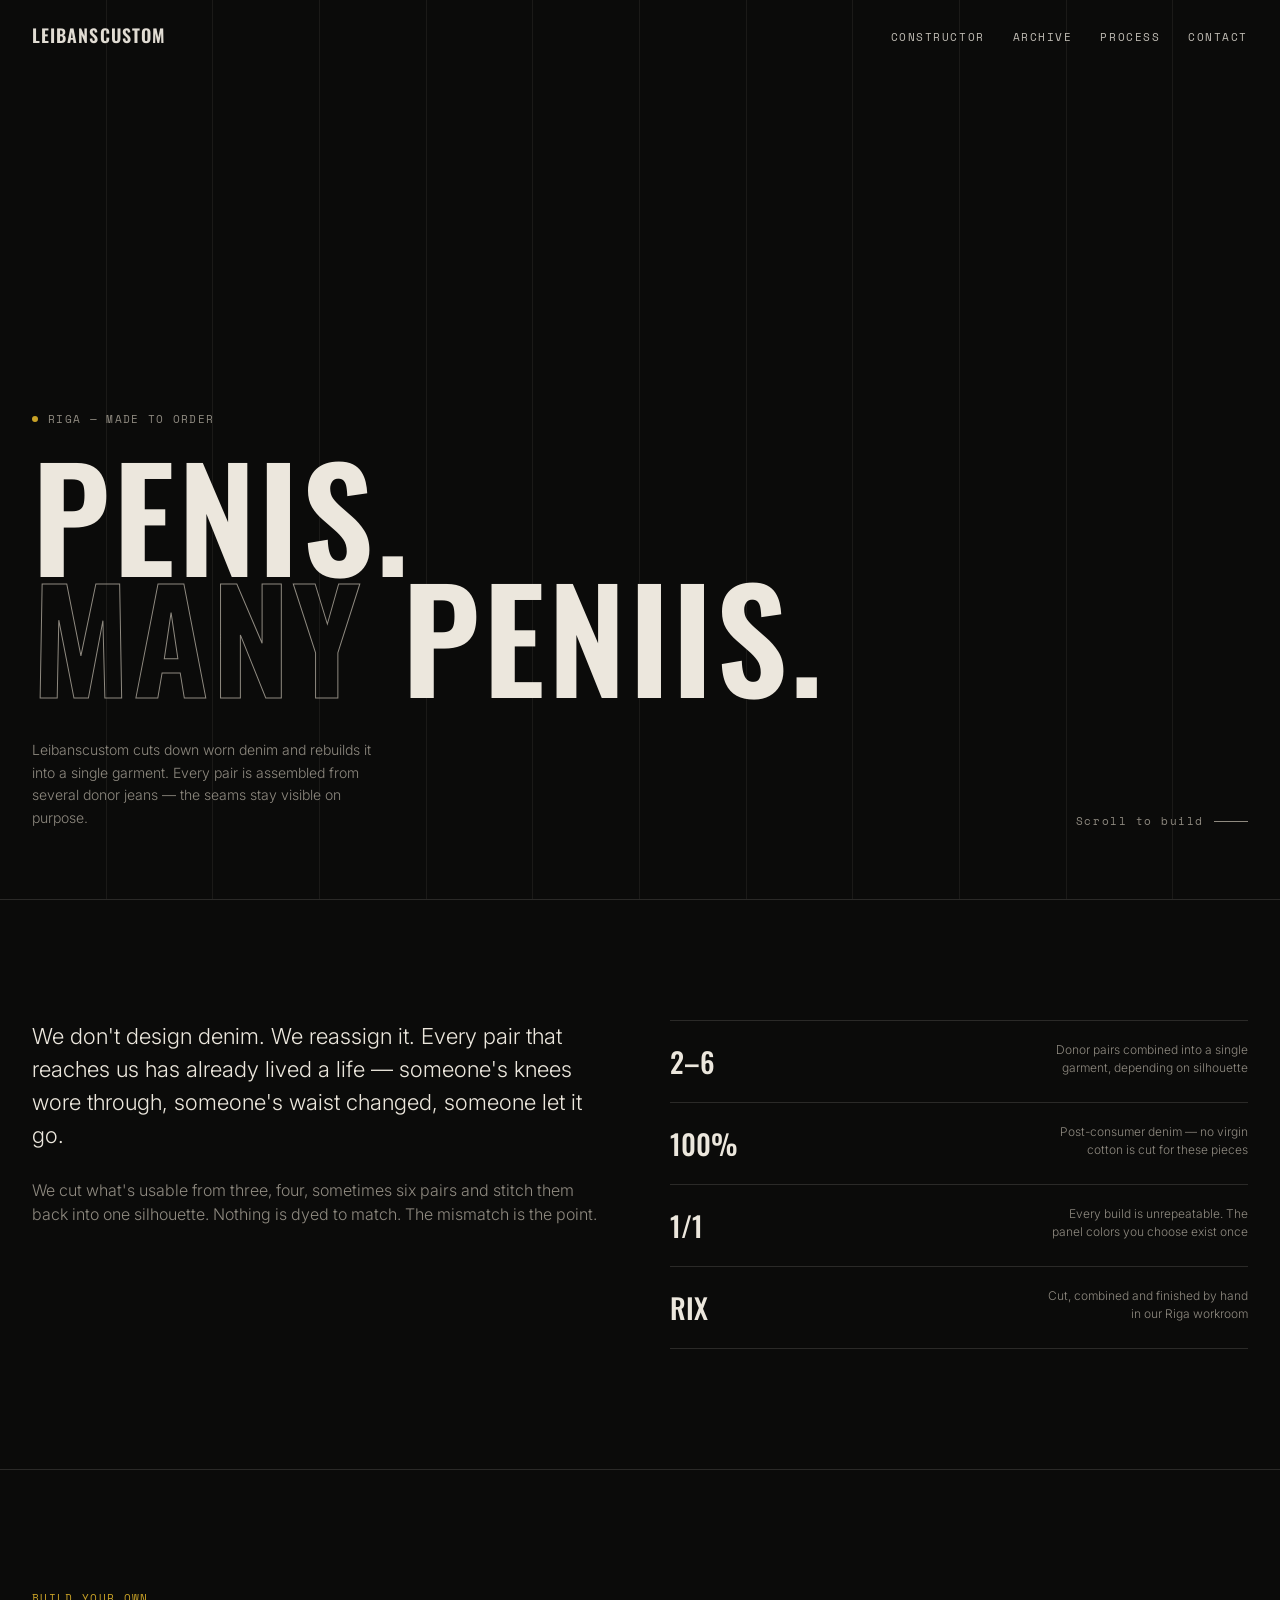
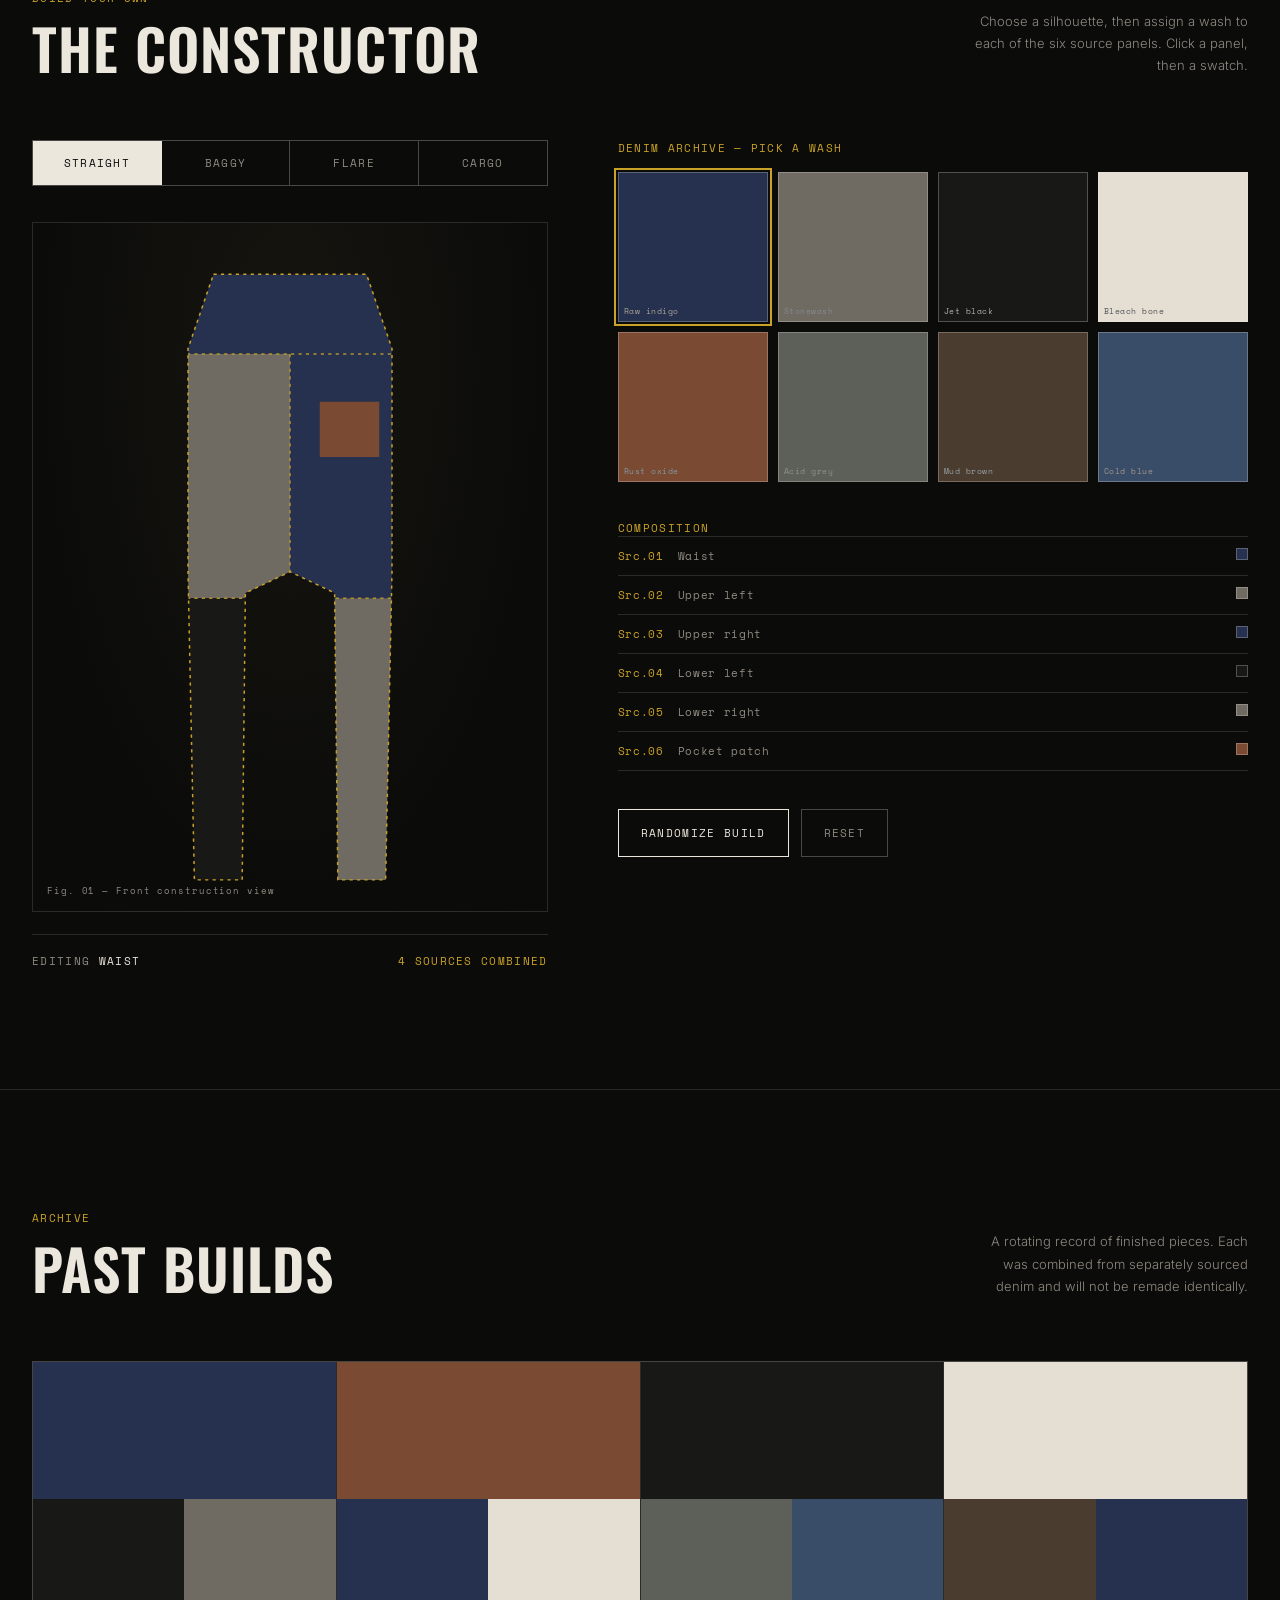
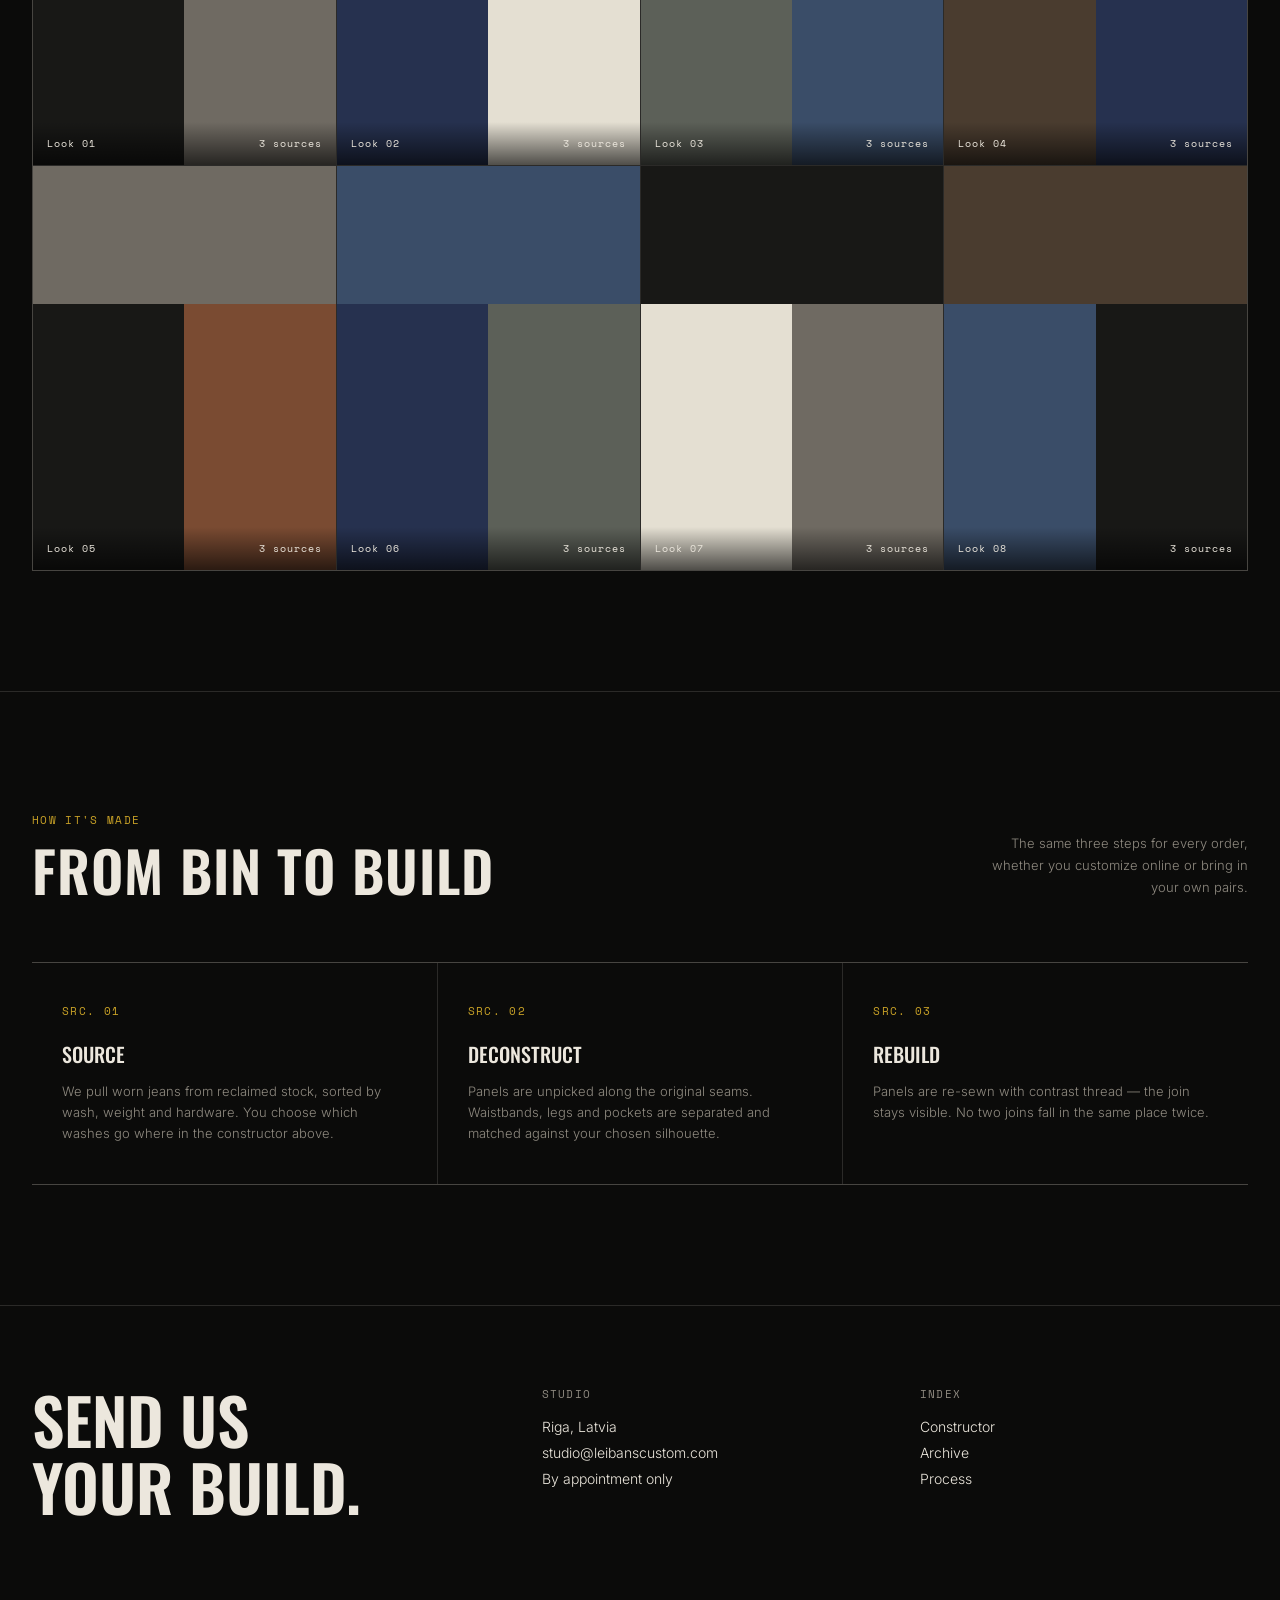
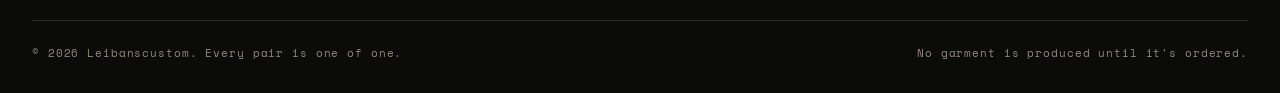
==== index.html @ e1f86364 "script" ====
<!DOCTYPE html>
<html lang="ru">
<head>
<meta charset="UTF-8">
<meta name="viewport" content="width=device-width, initial-scale=1.0">
<title>LEIBANSCUSTOM — Reconstructed Denim</title>
<link rel="stylesheet" href="styles.css">

</head>
<body>

<header>
  <div class="logo">Leibanscustom</div>
  <nav>
    <ul>
      <li><a href="#constructor">Constructor</a></li>
      <li><a href="#archive">Archive</a></li>
      <li><a href="#process">Process</a></li>
      <li><a href="#contact">Contact</a></li>
    </ul>
  </nav>
</header>

<section class="hero">
  <div class="hero-bg">
    <span></span><span></span><span></span><span></span><span></span><span></span>
    <span></span><span></span><span></span><span></span><span></span><span></span>
  </div>
  <div class="hero-eyebrow mono"><span class="dot"></span> Riga — Made to order</div>
  <h1 class="hero-title display">Penis.<br><em>Many</em> peniis.</h1>
  <div class="hero-foot">
    <p class="hero-desc">Leibanscustom cuts down worn denim and rebuilds it into a single garment. Every pair is assembled from several donor jeans — the seams stay visible on purpose.</p>
    <div class="hero-scroll">Scroll to build</div>
  </div>
</section>

<section id="manifesto">
  <div class="manifesto">
    <div>
      <p>We don't design denim. We reassign it. Every pair that reaches us has already lived a life — someone's knees wore through, someone's waist changed, someone let it go.</p>
      <p>We cut what's usable from three, four, sometimes six pairs and stitch them back into one silhouette. Nothing is dyed to match. The mismatch is the point.</p>
    </div>
    <div class="manifesto-stats">
      <div class="stat"><b>2–6</b><span>Donor pairs combined into a single garment, depending on silhouette</span></div>
      <div class="stat"><b>100%</b><span>Post-consumer denim — no virgin cotton is cut for these pieces</span></div>
      <div class="stat"><b>1/1</b><span>Every build is unrepeatable. The panel colors you choose exist once</span></div>
      <div class="stat"><b>RIX</b><span>Cut, combined and finished by hand in our Riga workroom</span></div>
    </div>
  </div>
</section>

<section id="constructor">
  <div class="section-head">
    <div>
      <span class="section-tag mono">Build your own</span>
      <h1 class="section-title display">The Constructor</h1>
    </div>
    <p class="section-note">Choose a silhouette, then assign a wash to each of the six source panels. Click a panel, then a swatch.</p>
  </div>

  <div class="constructor-wrap">
    <div>
      <div class="silhouette-tabs mono" id="tabs">
        <button data-shape="straight" class="active">Straight</button>
        <button data-shape="baggy">Baggy</button>
        <button data-shape="flare">Flare</button>
        <button data-shape="cargo">Cargo</button>
      </div>

      <div class="stage">
        <svg viewBox="0 0 320 610" xmlns="http://www.w3.org/2000/svg">
          <defs>
            <clipPath id="pantsClip">
              <path id="clipPath" d=""></path>
            </clipPath>
          </defs>

          <g clip-path="url(#pantsClip)">
            <rect id="zone-waist" class="zone" data-zone="waist" x="0" y="0" width="320" height="95"></rect>
            <rect id="zone-upperLeft" class="zone" data-zone="upperLeft" x="0" y="95" width="160" height="230"></rect>
            <rect id="zone-upperRight" class="zone" data-zone="upperRight" x="160" y="95" width="160" height="230"></rect>
            <rect id="zone-lowerLeft" class="zone" data-zone="lowerLeft" x="0" y="325" width="160" height="285"></rect>
            <rect id="zone-lowerRight" class="zone" data-zone="lowerRight" x="160" y="325" width="160" height="285"></rect>
            <rect id="zone-pocket" class="zone" data-zone="pocket" x="188" y="140" width="56" height="52"></rect>

            <g id="cargoFlaps" style="display:none;">
              <rect x="34" y="200" width="58" height="68" fill="rgba(0,0,0,0.32)" stroke="var(--stitch)" stroke-width="1.2" stroke-dasharray="3 3"></rect>
              <rect x="228" y="200" width="58" height="68" fill="rgba(0,0,0,0.32)" stroke="var(--stitch)" stroke-width="1.2" stroke-dasharray="3 3"></rect>
            </g>

            <line x1="0" y1="95" x2="320" y2="95" stroke="var(--stitch)" stroke-width="1.4" stroke-dasharray="3 4" opacity="0.85"/>
            <line x1="160" y1="95" x2="160" y2="610" stroke="var(--stitch)" stroke-width="1.4" stroke-dasharray="3 4" opacity="0.85"/>
            <line x1="0" y1="325" x2="320" y2="325" stroke="var(--stitch)" stroke-width="1.4" stroke-dasharray="3 4" opacity="0.85"/>
          </g>

          <path id="outlinePath" class="zone-outline" d=""></path>
        </svg>
        <div class="pointer-label">Fig. 01 — Front construction view</div>
      </div>

      <div class="editing-line">
        <div class="now mono">Editing <b id="editingZone">Waist</b></div>
        <div class="count mono"><span id="sourceCount">4</span> Sources combined</div>
      </div>
    </div>

    <div class="panel-right">
      <div>
        <span class="section-tag mono" style="margin-bottom:16px;display:block;">Denim archive — pick a wash</span>
        <div class="swatch-grid" id="swatches"></div>
      </div>

      <div>
        <span class="section-tag mono" style="margin-bottom:0;display:block;">Composition</span>
        <div class="tag-list" id="tagList"></div>
      </div>

      <div class="actions">
        <button class="btn" id="randomizeBtn">Randomize build</button>
        <button class="btn ghost" id="resetBtn">Reset</button>
      </div>
    </div>
  </div>
</section>

<section id="archive">
  <div class="section-head">
    <div>
      <span class="section-tag mono">Archive</span>
      <h1 class="section-title display">Past builds</h1>
    </div>
    <p class="section-note">A rotating record of finished pieces. Each was combined from separately sourced denim and will not be remade identically.</p>
  </div>
  <div class="lookbook-grid" id="lookbook"></div>
</section>

<section id="process">
  <div class="section-head">
    <div>
      <span class="section-tag mono">How it's made</span>
      <h1 class="section-title display">From bin to build</h1>
    </div>
    <p class="section-note">The same three steps for every order, whether you customize online or bring in your own pairs.</p>
  </div>
  <div class="process">
    <div class="process-step">
      <span class="n mono">Src. 01</span>
      <h3>Source</h3>
      <p>We pull worn jeans from reclaimed stock, sorted by wash, weight and hardware. You choose which washes go where in the constructor above.</p>
    </div>
    <div class="process-step">
      <span class="n mono">Src. 02</span>
      <h3>Deconstruct</h3>
      <p>Panels are unpicked along the original seams. Waistbands, legs and pockets are separated and matched against your chosen silhouette.</p>
    </div>
    <div class="process-step">
      <span class="n mono">Src. 03</span>
      <h3>Rebuild</h3>
      <p>Panels are re-sewn with contrast thread — the join stays visible. No two joins fall in the same place twice.</p>
    </div>
  </div>
</section>

<footer id="contact">
  <div class="footer-top">
    <div>
      <h2>Send us<br>your build.</h2>
    </div>
    <div class="footer-col">
      <span class="mono">Studio</span>
      <ul>
        <li>Riga, Latvia</li>
        <li><a href="mailto:studio@leibanscustom.com">studio@leibanscustom.com</a></li>
        <li>By appointment only</li>
      </ul>
    </div>
    <div class="footer-col">
      <span class="mono">Index</span>
      <ul>
        <li><a href="#constructor">Constructor</a></li>
        <li><a href="#archive">Archive</a></li>
        <li><a href="#process">Process</a></li>
      </ul>
    </div>
  </div>
  <div class="footer-bottom">
    <span>© 2026 Leibanscustom. Every pair is one of one.</span>
    <span>No garment is produced until it's ordered.</span>
  </div>
</footer>

<script src="script.js"></script>

</body>
</html>
---- styles.css ----
@import url('https://fonts.googleapis.com/css2?family=Oswald:wght@300;400;500;600;700&family=Space+Mono:wght@400;700&family=Inter:wght@300;400&display=swap');

:root{
  --bg:#0b0b0a;
  --bg-raised:#111110;
  --fg:#ece7dd;
  --fg-dim:#8f8a80;
  --indigo:#26314f;
  --stitch:#c9a227;
  --grey:#6f6a62;
  --line:rgba(236,231,221,0.14);
  --line-strong:rgba(236,231,221,0.28);
}

*{margin:0;padding:0;box-sizing:border-box;}

html{scroll-behavior:smooth;}

body{
  background:var(--bg);
  color:var(--fg);
  font-family:'Inter', sans-serif;
  font-weight:300;
  overflow-x:hidden;
}

::selection{background:var(--stitch);color:#0b0b0a;}

.display{
  font-family:'Oswald', sans-serif;
  text-transform:uppercase;
  letter-spacing:0.02em;
}

.mono{
  font-family:'Space Mono', monospace;
  text-transform:uppercase;
  letter-spacing:0.12em;
  font-size:11px;
}

a{color:inherit;text-decoration:none;}

/* ---------- NAV ---------- */
header{
  position:fixed;
  top:0;left:0;right:0;
  z-index:100;
  display:flex;
  justify-content:space-between;
  align-items:center;
  padding:22px 32px;
  mix-blend-mode:difference;
}
.logo{
  font-family:'Oswald', sans-serif;
  font-weight:600;
  font-size:18px;
  letter-spacing:0.06em;
  text-transform:uppercase;
}
nav ul{
  list-style:none;
  display:flex;
  gap:28px;
}
nav a{
  font-family:'Space Mono', monospace;
  font-size:11px;
  letter-spacing:0.14em;
  text-transform:uppercase;
  opacity:0.85;
  transition:opacity 0.2s;
}
nav a:hover{opacity:1;border-bottom:1px solid var(--stitch);}
@media(max-width:640px){
  nav ul{gap:14px;}
  nav a{font-size:9px;}
}

/* ---------- HERO ---------- */
.hero{
  position:relative;
  min-height:100svh;
  display:flex;
  flex-direction:column;
  justify-content:flex-end;
  padding:0 32px 70px;
  border-bottom:1px solid var(--line);
}
.hero-bg{
  position:absolute;
  inset:0;
  display:grid;
  grid-template-columns:repeat(12,1fr);
  opacity:0.5;
}
.hero-bg span{border-right:1px solid var(--line);}
.hero-bg span:last-child{border-right:none;}

.hero-eyebrow{
  position:relative;
  display:flex;
  align-items:center;
  gap:10px;
  margin-bottom:26px;
  color:var(--fg-dim);
}
.hero-eyebrow .dot{
  width:6px;height:6px;background:var(--stitch);
  border-radius:50%;
}

h1.hero-title{
  position:relative;
  font-size:clamp(52px,11vw,168px);
  line-height:0.86;
  font-weight:600;
  max-width:1200px;
}
h1.hero-title em{
  font-style:normal;
  color:var(--fg-dim);
  -webkit-text-stroke:1px var(--fg-dim);
  color:transparent;
}

.hero-foot{
  position:relative;
  display:flex;
  justify-content:space-between;
  align-items:flex-end;
  margin-top:44px;
  gap:24px;
  flex-wrap:wrap;
}
.hero-desc{
  max-width:360px;
  font-size:14px;
  line-height:1.6;
  color:var(--fg-dim);
  font-weight:300;
}
.hero-scroll{
  font-family:'Space Mono', monospace;
  font-size:11px;
  letter-spacing:0.14em;
  color:var(--fg-dim);
  display:flex;
  align-items:center;
  gap:10px;
}
.hero-scroll::after{
  content:'';
  width:34px;height:1px;
  background:var(--fg-dim);
  animation:scrollpulse 1.8s ease-in-out infinite;
}
@keyframes scrollpulse{
  0%,100%{transform:scaleX(1);opacity:0.6;}
  50%{transform:scaleX(1.6);opacity:1;}
}

/* ---------- SECTION SHARED ---------- */
section{
  padding:120px 32px;
  border-bottom:1px solid var(--line);
  position:relative;
}
.section-head{
  display:flex;
  justify-content:space-between;
  align-items:flex-end;
  margin-bottom:64px;
  gap:24px;
  flex-wrap:wrap;
}
.section-tag{
  color:var(--stitch);
  margin-bottom:14px;
  display:block;
}
.section-title{
  font-size:clamp(30px,4.4vw,58px);
  font-weight:600;
  line-height:1;
  max-width:760px;
}
.section-note{
  max-width:280px;
  font-size:13px;
  color:var(--fg-dim);
  line-height:1.7;
  text-align:right;
}
@media(max-width:760px){
  .section-note{text-align:left;}
}

/* ---------- MANIFESTO ---------- */
.manifesto{
  display:grid;
  grid-template-columns:1fr 1fr;
  gap:60px;
}
.manifesto p{
  font-size:22px;
  line-height:1.5;
  font-weight:300;
  color:var(--fg);
}
.manifesto p + p{margin-top:26px;color:var(--fg-dim);font-size:16px;}
.manifesto-stats{
  display:flex;
  flex-direction:column;
  gap:0;
  border-top:1px solid var(--line);
}
.stat{
  display:flex;
  justify-content:space-between;
  padding:20px 0;
  border-bottom:1px solid var(--line);
}
.stat b{
  font-family:'Oswald',sans-serif;
  font-size:28px;
  font-weight:500;
}
.stat span{color:var(--fg-dim);max-width:200px;text-align:right;font-size:12px;line-height:1.5;}
@media(max-width:820px){
  .manifesto{grid-template-columns:1fr;}
}

/* ---------- CONSTRUCTOR ---------- */
.constructor-wrap{
  display:grid;
  grid-template-columns:0.9fr 1.1fr;
  gap:70px;
  align-items:start;
}
@media(max-width:980px){
  .constructor-wrap{grid-template-columns:1fr;}
}

.silhouette-tabs{
  display:flex;
  gap:0;
  margin-bottom:36px;
  border:1px solid var(--line-strong);
}
.silhouette-tabs button{
  flex:1;
  background:none;
  border:none;
  color:var(--fg-dim);
  font-family:'Space Mono',monospace;
  font-size:11px;
  letter-spacing:0.12em;
  text-transform:uppercase;
  padding:14px 6px;
  cursor:pointer;
  border-right:1px solid var(--line-strong);
  transition:all 0.2s;
}
.silhouette-tabs button:last-child{border-right:none;}
.silhouette-tabs button.active{
  background:var(--fg);
  color:var(--bg);
}
.silhouette-tabs button:hover:not(.active){color:var(--fg);}

.stage{
  position:relative;
  background:radial-gradient(ellipse at 50% 20%, #16150f 0%, #0b0b0a 70%);
  border:1px solid var(--line);
  display:flex;
  justify-content:center;
  padding:30px 10px 10px;
}
.stage svg{width:100%;max-width:340px;height:auto;display:block;}
.zone{cursor:pointer;transition:filter 0.15s, opacity 0.15s;}
.zone:hover{filter:brightness(1.25);}
.zone.selected{
  outline:none;
}
.zone-outline{
  fill:none;
  stroke:var(--stitch);
  stroke-width:1.4;
  stroke-dasharray:3 4;
  pointer-events:none;
}

.pointer-label{
  position:absolute;
  font-family:'Space Mono',monospace;
  font-size:9px;
  letter-spacing:0.1em;
  color:var(--fg-dim);
  bottom:14px;
  left:14px;
}

.editing-line{
  display:flex;
  justify-content:space-between;
  align-items:center;
  margin-top:22px;
  padding-top:18px;
  border-top:1px solid var(--line);
}
.editing-line .now{
  color:var(--fg-dim);
}
.editing-line .now b{
  color:var(--fg);
  font-weight:500;
}
.editing-line .count{
  color:var(--stitch);
}

.panel-right{
  display:flex;
  flex-direction:column;
  gap:38px;
}

.swatch-grid{
  display:grid;
  grid-template-columns:repeat(4,1fr);
  gap:10px;
}
.swatch{
  aspect-ratio:1;
  border:1px solid var(--line-strong);
  cursor:pointer;
  position:relative;
  transition:transform 0.15s;
}
.swatch:hover{transform:translateY(-3px);}
.swatch.active{
  outline:2px solid var(--stitch);
  outline-offset:2px;
}
.swatch small{
  position:absolute;
  bottom:4px;left:5px;
  font-family:'Space Mono',monospace;
  font-size:8px;
  letter-spacing:0.06em;
  color:rgba(255,255,255,0.75);
  mix-blend-mode:difference;
}

.actions{
  display:flex;
  gap:12px;
  flex-wrap:wrap;
}
.btn{
  font-family:'Space Mono',monospace;
  font-size:11px;
  letter-spacing:0.12em;
  text-transform:uppercase;
  padding:15px 22px;
  border:1px solid var(--fg);
  background:none;
  color:var(--fg);
  cursor:pointer;
  transition:all 0.2s;
}
.btn:hover{background:var(--fg);color:var(--bg);}
.btn.ghost{border-color:var(--line-strong);color:var(--fg-dim);}
.btn.ghost:hover{border-color:var(--fg);color:var(--fg);background:none;}

.tag-list{
  border-top:1px solid var(--line);
}
.tag-row{
  display:flex;
  justify-content:space-between;
  padding:11px 0;
  border-bottom:1px solid var(--line);
  font-family:'Space Mono',monospace;
  font-size:11px;
  letter-spacing:0.06em;
}
.tag-row .src{color:var(--stitch);}
.tag-row .zone-name{color:var(--fg-dim);flex:1;padding:0 14px;}
.tag-row .swatch-dot{
  width:12px;height:12px;
  border:1px solid var(--line-strong);
  display:inline-block;
  margin-left:8px;
  vertical-align:middle;
}

/* ---------- LOOKBOOK ---------- */
.lookbook-grid{
  display:grid;
  grid-template-columns:repeat(4,1fr);
  gap:1px;
  background:var(--line);
  border:1px solid var(--line);
}
.look{
  aspect-ratio:3/4;
  background:var(--bg);
  position:relative;
  overflow:hidden;
}
.look .patch{position:absolute;}
.look .cap{
  position:absolute;
  bottom:0;left:0;right:0;
  padding:14px;
  display:flex;
  justify-content:space-between;
  font-family:'Space Mono',monospace;
  font-size:10px;
  letter-spacing:0.1em;
  background:linear-gradient(to top, rgba(0,0,0,0.65), transparent);
}
@media(max-width:900px){
  .lookbook-grid{grid-template-columns:repeat(2,1fr);}
}

/* ---------- PROCESS ---------- */
.process{
  display:grid;
  grid-template-columns:repeat(3,1fr);
  gap:1px;
  background:var(--line);
  border-top:1px solid var(--line);
  border-bottom:1px solid var(--line);
  margin-top:60px;
}
.process-step{
  background:var(--bg);
  padding:40px 30px;
}
.process-step .n{
  font-family:'Space Mono',monospace;
  font-size:11px;
  color:var(--stitch);
  display:block;
  margin-bottom:20px;
}
.process-step h3{
  font-family:'Oswald',sans-serif;
  font-size:20px;
  font-weight:500;
  text-transform:uppercase;
  margin-bottom:12px;
}
.process-step p{
  font-size:13px;
  color:var(--fg-dim);
  line-height:1.6;
}
@media(max-width:760px){
  .process{grid-template-columns:1fr;}
}

/* ---------- FOOTER ---------- */
footer{
  padding:80px 32px 32px;
}
.footer-top{
  display:grid;
  grid-template-columns:1.4fr 1fr 1fr;
  gap:50px;
  margin-bottom:100px;
}
.footer-top h2{
  font-family:'Oswald',sans-serif;
  font-size:clamp(34px,5vw,64px);
  font-weight:600;
  line-height:1.05;
  text-transform:uppercase;
}
.footer-col .mono{display:block;color:var(--fg-dim);margin-bottom:16px;}
.footer-col ul{list-style:none;}
.footer-col li{margin-bottom:9px;font-size:14px;}
.footer-col a:hover{color:var(--stitch);}
@media(max-width:760px){
  .footer-top{grid-template-columns:1fr;gap:36px;}
}
.footer-bottom{
  display:flex;
  justify-content:space-between;
  padding-top:24px;
  border-top:1px solid var(--line);
  color:var(--fg-dim);
  font-size:11px;
  font-family:'Space Mono',monospace;
  letter-spacing:0.08em;
  flex-wrap:wrap;
  gap:10px;
}
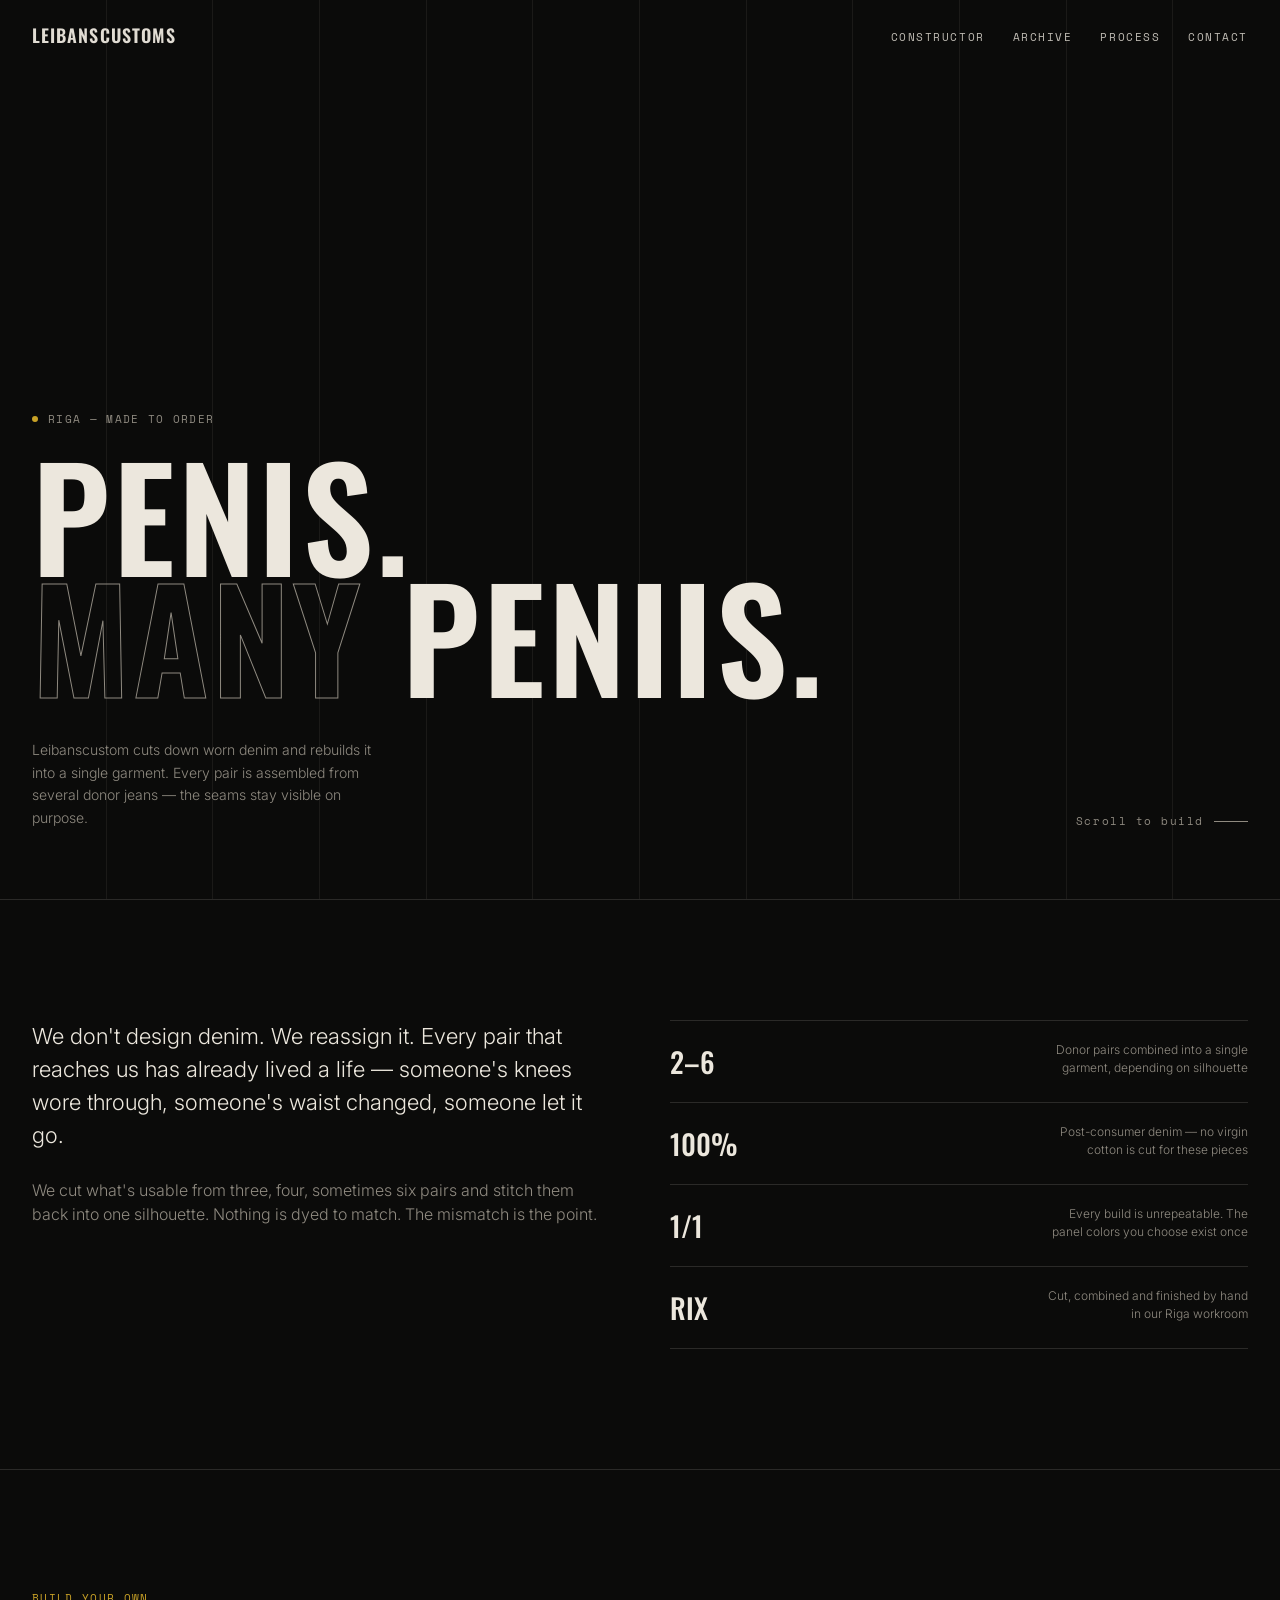
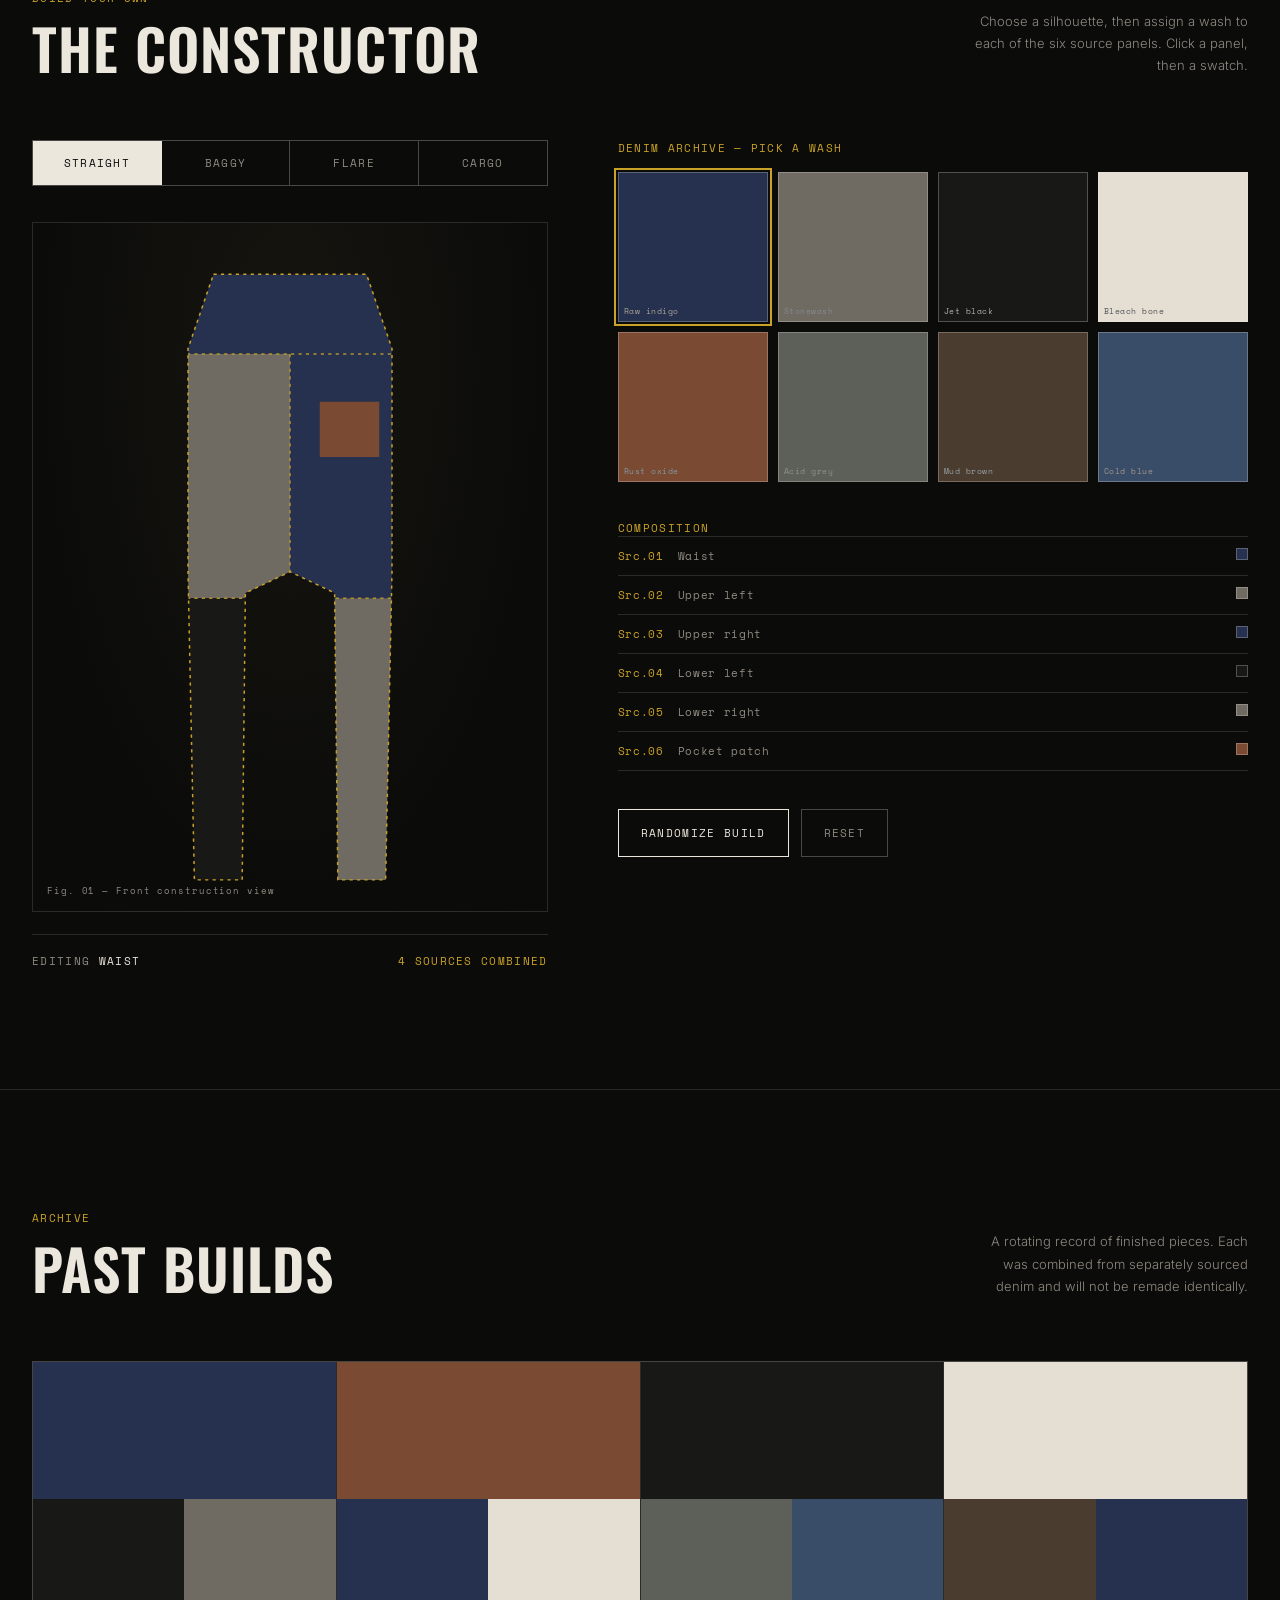
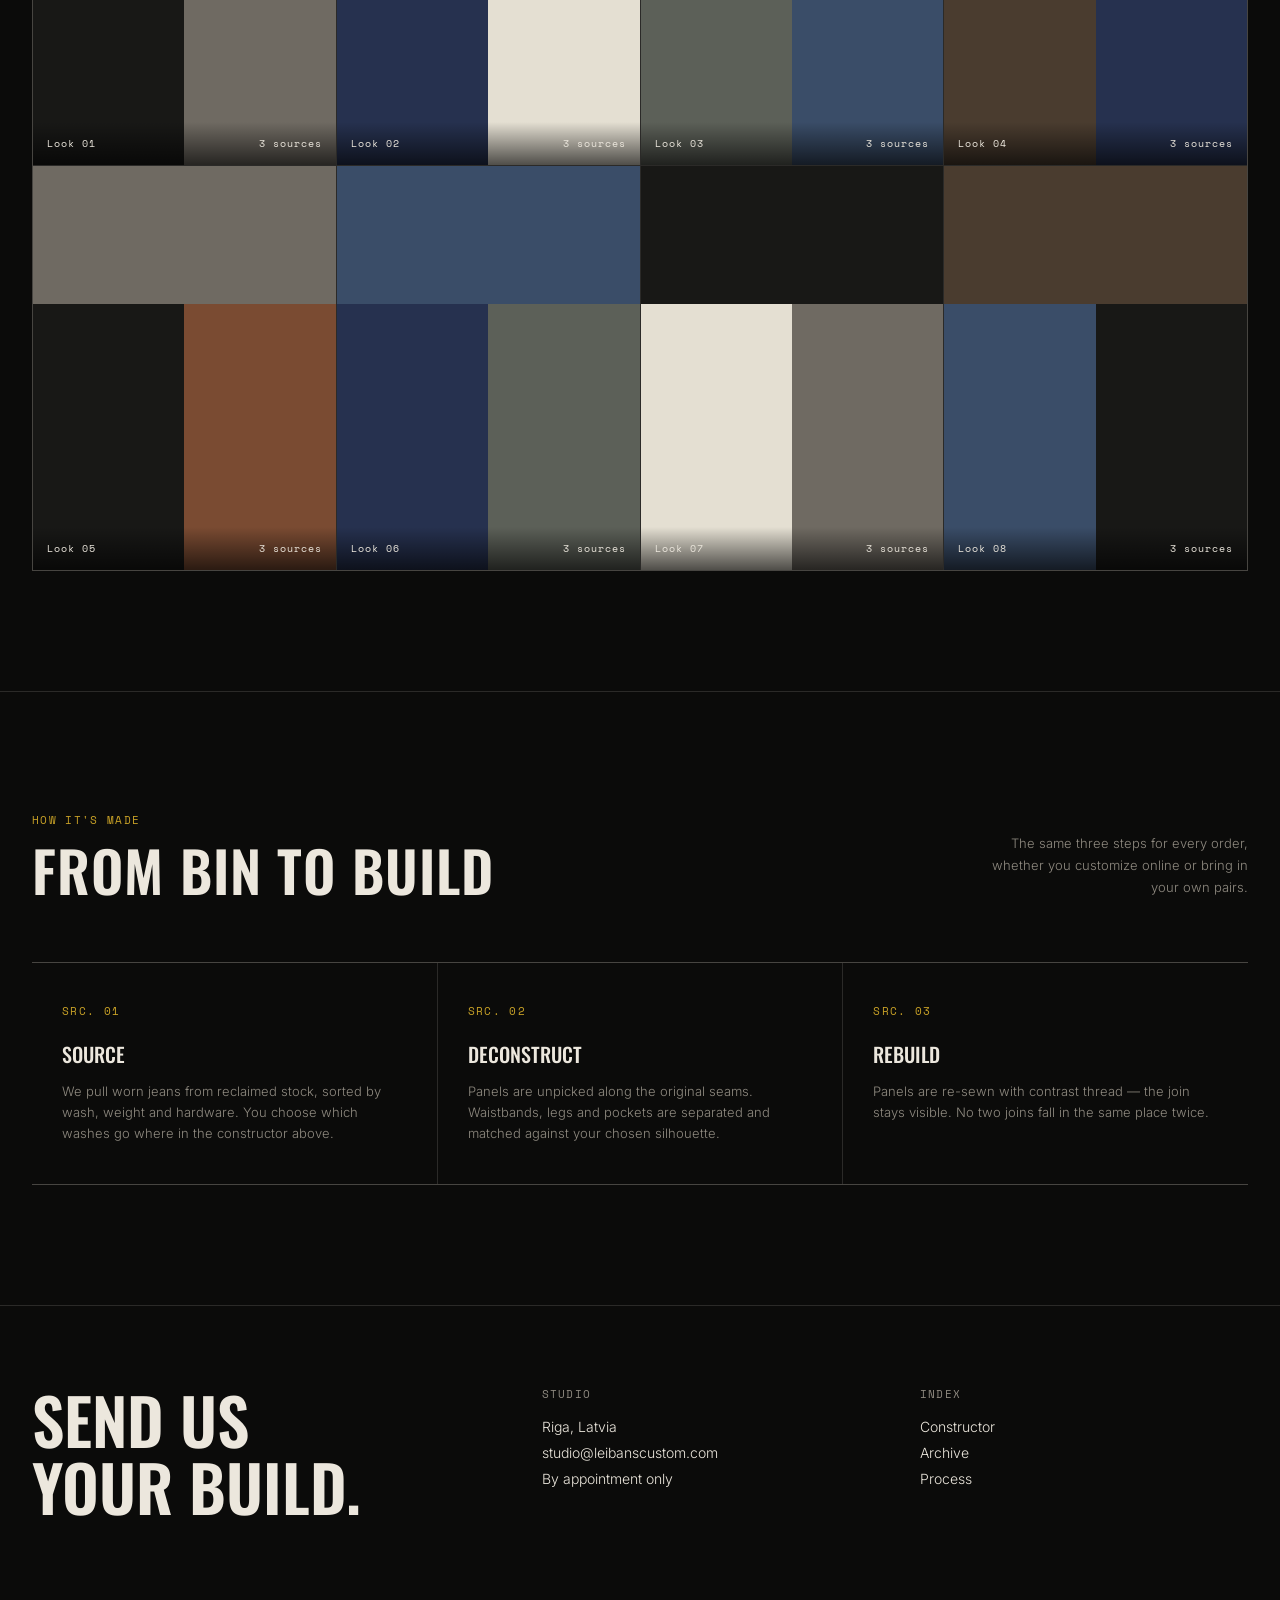
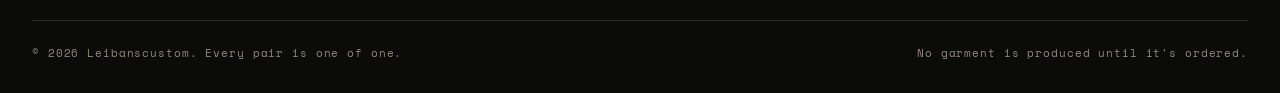
==== commit a0d66cda: "changes" ====
--- a/index.html
+++ b/index.html
@@ -3,14 +3,14 @@
 <head>
 <meta charset="UTF-8">
 <meta name="viewport" content="width=device-width, initial-scale=1.0">
-<title>LEIBANSCUSTOM — Reconstructed Denim</title>
+<title>LEIBANSCUSTOMS</title>
 <link rel="stylesheet" href="styles.css">
 
 </head>
 <body>
 
 <header>
-  <div class="logo">Leibanscustom</div>
+  <div class="logo">Leibanscustoms</div>
   <nav>
     <ul>
       <li><a href="#constructor">Constructor</a></li>
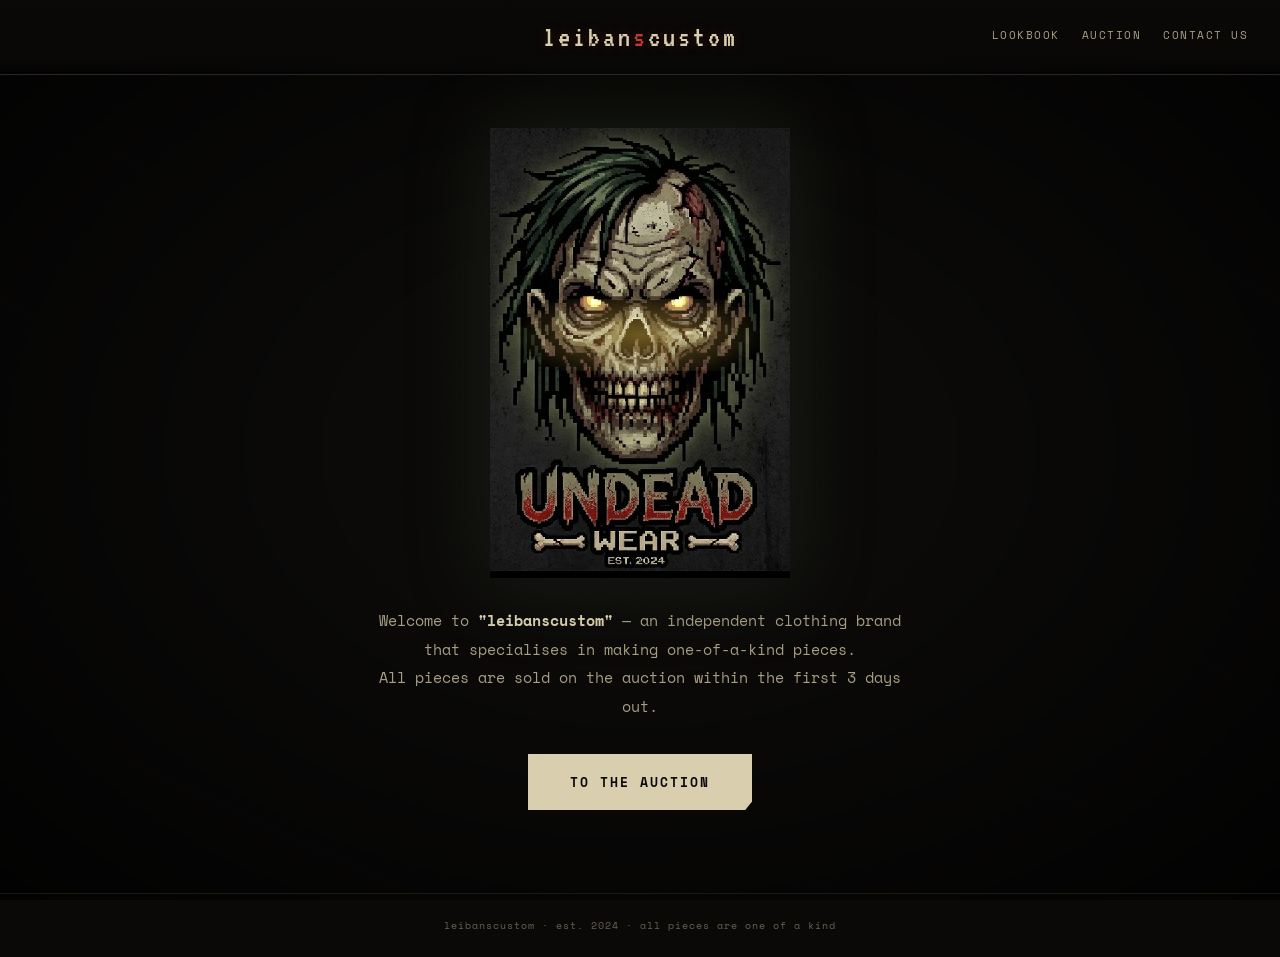
==== commit a461d6af: "gfgfgf" ====
--- a/index.html
+++ b/index.html
@@ -3,193 +3,430 @@
 <head>
 <meta charset="UTF-8">
 <meta name="viewport" content="width=device-width, initial-scale=1.0">
-<title>LEIBANSCUSTOMS</title>
-<link rel="stylesheet" href="styles.css">
-
+<title>leibanscustom</title>
+<link rel="preconnect" href="https://fonts.googleapis.com">
+<link rel="preconnect" href="https://fonts.gstatic.com" crossorigin>
+<link href="https://fonts.googleapis.com/css2?family=VT323&family=Press+Start+2P&family=Space+Mono:ital,wght@0,400;0,700;1,400&display=swap" rel="stylesheet">
+<link href="styles.css" rel="stylesheet">
 </head>
 <body>
 
-<header>
-  <div class="logo">Leibanscustoms</div>
-  <nav>
-    <ul>
-      <li><a href="#constructor">Constructor</a></li>
-      <li><a href="#archive">Archive</a></li>
-      <li><a href="#process">Process</a></li>
-      <li><a href="#contact">Contact</a></li>
-    </ul>
-  </nav>
+<div class="grain"></div>
+<div class="bg-cracks"></div>
+<div class="bg-ghosts" id="ghosts"></div>
+<div class="vignette"></div>
+
+<header class="nav">
+  <div class="nav-left"></div>
+  <div class="brand" onclick="navigate('home')">leiban<span>s</span>custom</div>
+  <div class="nav-links">
+    <a href="#/lookbook" data-page="lookbook">Lookbook</a>
+    <a href="#/auction" data-page="auction" id="nav-auction">Auction</a>
+    <a href="#/contact" data-page="contact">Contact us</a>
+  </div>
 </header>
 
-<section class="hero">
-  <div class="hero-bg">
-    <span></span><span></span><span></span><span></span><span></span><span></span>
-    <span></span><span></span><span></span><span></span><span></span><span></span>
-  </div>
-  <div class="hero-eyebrow mono"><span class="dot"></span> Riga — Made to order</div>
-  <h1 class="hero-title display">Penis.<br><em>Many</em> peniis.</h1>
-  <div class="hero-foot">
-    <p class="hero-desc">Leibanscustom cuts down worn denim and rebuilds it into a single garment. Every pair is assembled from several donor jeans — the seams stay visible on purpose.</p>
-    <div class="hero-scroll">Scroll to build</div>
-  </div>
-</section>
-
-<section id="manifesto">
-  <div class="manifesto">
-    <div>
-      <p>We don't design denim. We reassign it. Every pair that reaches us has already lived a life — someone's knees wore through, someone's waist changed, someone let it go.</p>
-      <p>We cut what's usable from three, four, sometimes six pairs and stitch them back into one silhouette. Nothing is dyed to match. The mismatch is the point.</p>
+<main>
+
+  <!-- ============ HOME ============ -->
+  <section class="page" id="page-home">
+    <div class="hero">
+      <div id="zombie-wrap">
+        <img id="img-closed" src="[data-uri]" alt="">
+        <img id="img-open" src="[data-uri]" alt="">
+        <div class="eye-glow"></div>
+      </div>
+      <div id="hero-fade-target">
+        <p class="hero-text">
+          Welcome to <strong>"leibanscustom"</strong> — an independent clothing brand<br>
+          that specialises in making one-of-a-kind pieces.<br>
+          All pieces are sold on the auction within the first 3 days out.
+        </p>
+        <button class="btn-white" id="cta-auction">To the auction</button>
+      </div>
     </div>
-    <div class="manifesto-stats">
-      <div class="stat"><b>2–6</b><span>Donor pairs combined into a single garment, depending on silhouette</span></div>
-      <div class="stat"><b>100%</b><span>Post-consumer denim — no virgin cotton is cut for these pieces</span></div>
-      <div class="stat"><b>1/1</b><span>Every build is unrepeatable. The panel colors you choose exist once</span></div>
-      <div class="stat"><b>RIX</b><span>Cut, combined and finished by hand in our Riga workroom</span></div>
+  </section>
+
+  <!-- ============ AUCTION ============ -->
+  <section class="page" id="page-auction">
+    <div class="page-inner">
+      <span class="eyebrow">Live &amp; upcoming</span>
+      <h1 class="page-title">Auction</h1>
+      <p class="page-sub">One drop, three days, highest bid wins. Every piece is unique — once it's sold, it's gone for good.</p>
+
+      <div class="info-box">
+        Как это работает: каждый лот выставляется ровно на <b>3 дня</b> с момента публикации — таймер на карточке отсчитывает время до закрытия торгов. Стартовая цена любого лота — <b>15€</b>.<br><br>
+        Чтобы сделать ставку, нужно внести депозит в размере <span class="pct">10%</span> от суммы ставки. Это защищает аукцион от несерьёзных ставок, которые никто не готов оплатить. Если вашу ставку перебивают — депозит <b>10%</b> возвращается вам в полном объёме. Побеждает тот, чья ставка окажется наивысшей к моменту закрытия таймера.<br><br>
+        <i>Сейчас это визуальный прототип платёжной системы — реальные списания и возвраты депозита будут подключены позже.</i>
+      </div>
+
+      <div class="lots" id="lots"></div>
     </div>
-  </div>
-</section>
-
-<section id="constructor">
-  <div class="section-head">
-    <div>
-      <span class="section-tag mono">Build your own</span>
-      <h1 class="section-title display">The Constructor</h1>
+  </section>
+
+  <!-- ============ LOOKBOOK ============ -->
+  <section class="page" id="page-lookbook">
+    <div class="page-inner">
+      <span class="eyebrow">Archive</span>
+      <h1 class="page-title">Lookbook</h1>
+      <p class="page-sub">История прошлых аукционов: что продавалось и по какой финальной цене.</p>
+
+      <div id="lookbook-content"></div>
+
+      <button class="admin-toggle" id="admin-toggle">+ Добавить запись (для владельцев сайта)</button>
+      <div class="admin-panel" id="admin-panel">
+        <div class="row">
+          <input type="text" id="al-name" placeholder="Название лота (напр. Jeans №04)">
+          <input type="text" id="al-price" placeholder="Финальная цена, € (напр. 62)">
+          <input type="text" id="al-date" placeholder="Дата продажи (напр. 14.07.2026)">
+        </div>
+        <button class="btn-bid" id="al-submit">Сохранить в архив</button>
+        <p class="admin-note">
+          Так вы сами добавляете сюда завершённые аукционы: заполните название лота, финальную цену и дату продажи — запись появится в таблице выше и останется на сайте у всех посетителей.
+          Позже это можно будет делать автоматически при закрытии таймера.
+        </p>
+      </div>
     </div>
-    <p class="section-note">Choose a silhouette, then assign a wash to each of the six source panels. Click a panel, then a swatch.</p>
-  </div>
-
-  <div class="constructor-wrap">
-    <div>
-      <div class="silhouette-tabs mono" id="tabs">
-        <button data-shape="straight" class="active">Straight</button>
-        <button data-shape="baggy">Baggy</button>
-        <button data-shape="flare">Flare</button>
-        <button data-shape="cargo">Cargo</button>
-      </div>
-
-      <div class="stage">
-        <svg viewBox="0 0 320 610" xmlns="http://www.w3.org/2000/svg">
-          <defs>
-            <clipPath id="pantsClip">
-              <path id="clipPath" d=""></path>
-            </clipPath>
-          </defs>
-
-          <g clip-path="url(#pantsClip)">
-            <rect id="zone-waist" class="zone" data-zone="waist" x="0" y="0" width="320" height="95"></rect>
-            <rect id="zone-upperLeft" class="zone" data-zone="upperLeft" x="0" y="95" width="160" height="230"></rect>
-            <rect id="zone-upperRight" class="zone" data-zone="upperRight" x="160" y="95" width="160" height="230"></rect>
-            <rect id="zone-lowerLeft" class="zone" data-zone="lowerLeft" x="0" y="325" width="160" height="285"></rect>
-            <rect id="zone-lowerRight" class="zone" data-zone="lowerRight" x="160" y="325" width="160" height="285"></rect>
-            <rect id="zone-pocket" class="zone" data-zone="pocket" x="188" y="140" width="56" height="52"></rect>
-
-            <g id="cargoFlaps" style="display:none;">
-              <rect x="34" y="200" width="58" height="68" fill="rgba(0,0,0,0.32)" stroke="var(--stitch)" stroke-width="1.2" stroke-dasharray="3 3"></rect>
-              <rect x="228" y="200" width="58" height="68" fill="rgba(0,0,0,0.32)" stroke="var(--stitch)" stroke-width="1.2" stroke-dasharray="3 3"></rect>
-            </g>
-
-            <line x1="0" y1="95" x2="320" y2="95" stroke="var(--stitch)" stroke-width="1.4" stroke-dasharray="3 4" opacity="0.85"/>
-            <line x1="160" y1="95" x2="160" y2="610" stroke="var(--stitch)" stroke-width="1.4" stroke-dasharray="3 4" opacity="0.85"/>
-            <line x1="0" y1="325" x2="320" y2="325" stroke="var(--stitch)" stroke-width="1.4" stroke-dasharray="3 4" opacity="0.85"/>
-          </g>
-
-          <path id="outlinePath" class="zone-outline" d=""></path>
-        </svg>
-        <div class="pointer-label">Fig. 01 — Front construction view</div>
-      </div>
-
-      <div class="editing-line">
-        <div class="now mono">Editing <b id="editingZone">Waist</b></div>
-        <div class="count mono"><span id="sourceCount">4</span> Sources combined</div>
+  </section>
+
+  <!-- ============ CONTACT ============ -->
+  <section class="page" id="page-contact">
+    <div class="page-inner">
+      <span class="eyebrow">Reach out</span>
+      <h1 class="page-title">Contact us</h1>
+      <p class="page-sub">Пока здесь заглушка — пришлите мне реальные контакты (почта, инстаграм, telegram, город/шоурум), и я обновлю этот блок.</p>
+      <div class="contact-box">
+        <div class="row"><span class="k">Email</span><span>hello@leibanscustom.com</span></div>
+        <div class="row"><span class="k">Instagram</span><span>@leibanscustom</span></div>
+        <div class="row"><span class="k">Telegram</span><span>@leibanscustom</span></div>
+        <div class="row"><span class="k">Studio</span><span>по договорённости</span></div>
       </div>
     </div>
-
-    <div class="panel-right">
-      <div>
-        <span class="section-tag mono" style="margin-bottom:16px;display:block;">Denim archive — pick a wash</span>
-        <div class="swatch-grid" id="swatches"></div>
-      </div>
-
-      <div>
-        <span class="section-tag mono" style="margin-bottom:0;display:block;">Composition</span>
-        <div class="tag-list" id="tagList"></div>
-      </div>
-
-      <div class="actions">
-        <button class="btn" id="randomizeBtn">Randomize build</button>
-        <button class="btn ghost" id="resetBtn">Reset</button>
-      </div>
+  </section>
+
+</main>
+
+<footer>leibanscustom &middot; est. 2024 &middot; all pieces are one of a kind</footer>
+
+<div class="toast" id="toast"></div>
+
+<script>
+/* ================= storage helpers ================= */
+async function storageGet(key, shared){
+  try{
+    const r = await window.storage.get(key, shared);
+    return r ? JSON.parse(r.value) : null;
+  }catch(e){ return null; }
+}
+async function storageSet(key, value, shared){
+  try{ await window.storage.set(key, JSON.stringify(value), shared); }catch(e){ console.error(e); }
+}
+
+/* ================= ghost words ================= */
+const ghostWords = ["jeans","jeans","denim","jeans","one of a kind","jeans"];
+function spawnGhosts(){
+  const c = document.getElementById('ghosts');
+  c.innerHTML = "";
+  for(let i=0;i<8;i++){
+    const s = document.createElement('span');
+    s.className = 'ghost-word';
+    s.textContent = ghostWords[i % ghostWords.length];
+    s.style.left = (Math.random()*80+5) + 'vw';
+    s.style.top = (Math.random()*85+5) + 'vh';
+    s.style.fontSize = (10 + Math.random()*14) + 'px';
+    s.style.animationDelay = (Math.random()*9) + 's';
+    s.style.animationDuration = (7 + Math.random()*6) + 's';
+    c.appendChild(s);
+  }
+}
+spawnGhosts();
+
+/* ================= toast ================= */
+let toastTimer;
+function toast(msg){
+  const t = document.getElementById('toast');
+  t.textContent = msg;
+  t.classList.add('show');
+  clearTimeout(toastTimer);
+  toastTimer = setTimeout(()=>t.classList.remove('show'), 3600);
+}
+
+/* ================= routing ================= */
+const pages = ['home','auction','lookbook','contact'];
+function currentPage(){
+  const h = location.hash.replace('#/','') || 'home';
+  return pages.includes(h) ? h : 'home';
+}
+function renderRoute(){
+  const p = currentPage();
+  pages.forEach(name=>{
+    const el = document.getElementById('page-'+name);
+    el.classList.toggle('visible', name===p);
+  });
+  document.querySelectorAll('.nav-links a').forEach(a=>{
+    a.classList.toggle('active', a.dataset.page===p);
+  });
+  if(p==='auction') renderLots();
+  if(p==='lookbook') renderLookbook();
+  window.scrollTo({top:0, behavior:'instant'});
+}
+function navigate(page){
+  location.hash = page==='home' ? '' : ('/'+page);
+}
+window.addEventListener('hashchange', renderRoute);
+
+/* zombie zoom transition -> auction, only meaningful from home */
+function goAuctionWithZoom(e){
+  e.preventDefault();
+  if(currentPage()==='home'){
+    const wrap = document.getElementById('zombie-wrap');
+    const fadeTarget = document.getElementById('hero-fade-target');
+    wrap.classList.add('zoom');
+    fadeTarget.classList.add('hero-fadeout');
+    setTimeout(()=>{ navigate('auction'); wrap.classList.remove('zoom'); fadeTarget.classList.remove('hero-fadeout'); }, 750);
+  } else {
+    navigate('auction');
+  }
+}
+document.getElementById('cta-auction').addEventListener('click', goAuctionWithZoom);
+document.getElementById('nav-auction').addEventListener('click', goAuctionWithZoom);
+
+/* ================= AUCTION DATA ================= */
+const DAY = 24*60*60*1000;
+const DEFAULT_ITEMS = [
+  { id:'jeans-01', title:'Jeans №01 — "Reclaimed"' },
+  { id:'jeans-02', title:'Jeans №02 — "Stitched Ghost"' },
+  { id:'jeans-03', title:'Jeans №03 — "Bone Dust"' },
+];
+
+async function getItem(id, title){
+  let item = await storageGet('auction:'+id, true);
+  if(!item){
+    item = { id, title, basePrice:15, currentBid:0, currentLeader:null, startTime:Date.now(), bids:[] };
+    await storageSet('auction:'+id, item, true);
+  }
+  return item;
+}
+
+function fmtCountdown(ms){
+  if(ms<=0) return {text:'Аукцион завершён', ended:true};
+  const s = Math.floor(ms/1000);
+  const d = Math.floor(s/86400);
+  const h = Math.floor((s%86400)/3600);
+  const m = Math.floor((s%3600)/60);
+  const sec = s%60;
+  const pad = n=>String(n).padStart(2,'0');
+  return {text:`${d}д ${pad(h)}:${pad(m)}:${pad(sec)}`, ended:false};
+}
+
+let lotsRendered = false;
+let countdownTimers = [];
+
+async function renderLots(){
+  const wrap = document.getElementById('lots');
+  wrap.innerHTML = '';
+  countdownTimers.forEach(t=>clearInterval(t));
+  countdownTimers = [];
+
+  for(const def of DEFAULT_ITEMS){
+    const item = await getItem(def.id, def.title);
+    const endTime = item.startTime + 3*DAY;
+    const nextBid = item.currentBid > 0 ? item.currentBid : item.basePrice;
+
+    const card = document.createElement('div');
+    card.className = 'lot-card';
+    card.innerHTML = `
+      <div class="lot-photo">
+        <div class="watermark">JEANS</div>
+        <div class="emoji">&#128110;</div>
+      </div>
+      <div class="lot-body">
+        <div class="lot-title">${item.title}</div>
+        <div class="lot-row">
+          <span class="label">${item.currentBid>0 ? 'Текущая ставка' : 'Стартовая цена'}</span>
+          <span class="lot-price">${item.currentBid>0 ? item.currentBid : item.basePrice}€</span>
+        </div>
+        <div class="lot-row">
+          <span class="label">Лидирует</span>
+          <span>${item.currentLeader ? item.currentLeader : '&mdash; пока никто'}</span>
+        </div>
+        <div class="lot-row">
+          <span class="label">До закрытия</span>
+          <span class="countdown" data-end="${endTime}">&hellip;</span>
+        </div>
+
+        <div class="leaderboard">
+          <div class="leaderboard-title">Лидерборд</div>
+          <div class="lb-list"></div>
+        </div>
+
+        <div class="bid-form">
+          <input type="text" class="bid-name" placeholder="Ваше имя / ник">
+          <input type="number" class="bid-amount" placeholder="Ставка, €" min="${nextBid+1}">
+          <button class="btn-bid">Bid</button>
+        </div>
+        <div class="confirm-box">
+          <div class="confirm-text"></div>
+          <div class="confirm-actions">
+            <button class="btn-tiny confirm">Подтвердить и оплатить депозит</button>
+            <button class="btn-tiny cancel">Отмена</button>
+          </div>
+        </div>
+        <div class="bid-msg"></div>
+      </div>
+    `;
+    wrap.appendChild(card);
+
+    // leaderboard
+    const lbList = card.querySelector('.lb-list');
+    renderLeaderboard(lbList, item.bids);
+
+    // countdown
+    const cdEl = card.querySelector('.countdown');
+    const tick = ()=>{
+      const {text, ended} = fmtCountdown(endTime - Date.now());
+      cdEl.textContent = text;
+      cdEl.classList.toggle('ended', ended);
+    };
+    tick();
+    countdownTimers.push(setInterval(tick, 1000));
+
+    // bidding
+    setupBidForm(card, item, def);
+  }
+}
+
+function renderLeaderboard(container, bids){
+  const sorted = [...bids].sort((a,b)=>b.amount-a.amount).slice(0,5);
+  if(sorted.length===0){
+    container.innerHTML = '<div class="lb-empty">Ставок пока нет — будьте первым</div>';
+    return;
+  }
+  container.innerHTML = sorted.map((b,i)=>`
+    <div class="lb-row ${i===0?'top':''}">
+      <span>${i+1}. ${escapeHtml(b.name)}</span>
+      <span>${b.amount}€</span>
     </div>
-  </div>
-</section>
-
-<section id="archive">
-  <div class="section-head">
-    <div>
-      <span class="section-tag mono">Archive</span>
-      <h1 class="section-title display">Past builds</h1>
-    </div>
-    <p class="section-note">A rotating record of finished pieces. Each was combined from separately sourced denim and will not be remade identically.</p>
-  </div>
-  <div class="lookbook-grid" id="lookbook"></div>
-</section>
-
-<section id="process">
-  <div class="section-head">
-    <div>
-      <span class="section-tag mono">How it's made</span>
-      <h1 class="section-title display">From bin to build</h1>
-    </div>
-    <p class="section-note">The same three steps for every order, whether you customize online or bring in your own pairs.</p>
-  </div>
-  <div class="process">
-    <div class="process-step">
-      <span class="n mono">Src. 01</span>
-      <h3>Source</h3>
-      <p>We pull worn jeans from reclaimed stock, sorted by wash, weight and hardware. You choose which washes go where in the constructor above.</p>
-    </div>
-    <div class="process-step">
-      <span class="n mono">Src. 02</span>
-      <h3>Deconstruct</h3>
-      <p>Panels are unpicked along the original seams. Waistbands, legs and pockets are separated and matched against your chosen silhouette.</p>
-    </div>
-    <div class="process-step">
-      <span class="n mono">Src. 03</span>
-      <h3>Rebuild</h3>
-      <p>Panels are re-sewn with contrast thread — the join stays visible. No two joins fall in the same place twice.</p>
-    </div>
-  </div>
-</section>
-
-<footer id="contact">
-  <div class="footer-top">
-    <div>
-      <h2>Send us<br>your build.</h2>
-    </div>
-    <div class="footer-col">
-      <span class="mono">Studio</span>
-      <ul>
-        <li>Riga, Latvia</li>
-        <li><a href="mailto:studio@leibanscustom.com">studio@leibanscustom.com</a></li>
-        <li>By appointment only</li>
-      </ul>
-    </div>
-    <div class="footer-col">
-      <span class="mono">Index</span>
-      <ul>
-        <li><a href="#constructor">Constructor</a></li>
-        <li><a href="#archive">Archive</a></li>
-        <li><a href="#process">Process</a></li>
-      </ul>
-    </div>
-  </div>
-  <div class="footer-bottom">
-    <span>© 2026 Leibanscustom. Every pair is one of one.</span>
-    <span>No garment is produced until it's ordered.</span>
-  </div>
-</footer>
-
-<script src="script.js"></script>
-
+  `).join('');
+}
+
+function escapeHtml(s){
+  return String(s).replace(/[&<>"']/g, c=>({'&':'&amp;','<':'&lt;','>':'&gt;','"':'&quot;',"'":'&#39;'}[c]));
+}
+
+function setupBidForm(card, item, def){
+  const nameInput = card.querySelector('.bid-name');
+  const amountInput = card.querySelector('.bid-amount');
+  const btn = card.querySelector('.btn-bid');
+  const msg = card.querySelector('.bid-msg');
+  const confirmBox = card.querySelector('.confirm-box');
+  const confirmText = card.querySelector('.confirm-text');
+  const confirmBtn = card.querySelector('.confirm');
+  const cancelBtn = card.querySelector('.cancel');
+
+  let pending = null;
+
+  btn.addEventListener('click', ()=>{
+    msg.textContent = '';
+    msg.className = 'bid-msg';
+    const name = nameInput.value.trim();
+    const amount = parseFloat(amountInput.value);
+    const floor = item.currentBid > 0 ? item.currentBid : item.basePrice - 1;
+
+    if(!name){ msg.textContent = 'Введите имя или ник.'; msg.classList.add('err'); return; }
+    if(!amount || isNaN(amount)){ msg.textContent = 'Введите сумму ставки.'; msg.classList.add('err'); return; }
+    if(amount <= floor){ msg.textContent = `Ставка должна быть выше ${floor}€.`; msg.classList.add('err'); return; }
+
+    const deposit = Math.round(amount * 0.10 * 100) / 100;
+    pending = {name, amount, deposit};
+    confirmText.innerHTML = `Ставка <b>${amount}€</b>. К оплате депозит <b>10%</b>: <b>${deposit}€</b>.<br>Это прототип — реального списания не произойдёт.`;
+    confirmBox.classList.add('show');
+  });
+
+  cancelBtn.addEventListener('click', ()=>{
+    confirmBox.classList.remove('show');
+    pending = null;
+  });
+
+  confirmBtn.addEventListener('click', async ()=>{
+    if(!pending) return;
+    const prevLeader = item.currentLeader;
+    const prevBid = item.currentBid;
+
+    item.bids.push({name: pending.name, amount: pending.amount, time: Date.now()});
+    item.currentBid = pending.amount;
+    item.currentLeader = pending.name;
+    await storageSet('auction:'+def.id, item, true);
+
+    confirmBox.classList.remove('show');
+    msg.textContent = `Ставка ${pending.amount}€ принята — вы лидируете.`;
+    msg.className = 'bid-msg ok';
+    nameInput.value = ''; amountInput.value = '';
+
+    renderLeaderboard(card.querySelector('.lb-list'), item.bids);
+    card.querySelector('.lot-row .lot-price').textContent = item.currentBid + '€';
+    card.querySelectorAll('.lot-row span')[3] && (card.querySelectorAll('.lot-row')[1].querySelector('span:last-child').textContent = item.currentLeader);
+    amountInput.min = item.currentBid + 1;
+
+    if(prevLeader && prevLeader !== pending.name){
+      const prevDeposit = Math.round(prevBid * 0.10 * 100) / 100;
+      toast(`Ставка ${prevLeader} перебита — депозит ${prevDeposit}€ возвращён (прототип).`);
+    } else {
+      toast('Ставка принята.');
+    }
+    pending = null;
+  });
+}
+
+/* ================= LOOKBOOK ================= */
+async function renderLookbook(){
+  const el = document.getElementById('lookbook-content');
+  const history = await storageGet('lookbook-history', true) || [];
+  if(history.length === 0){
+    el.innerHTML = `
+      <div class="empty-state">
+        <span class="big">Архив пока пуст</span>
+        История прошлых аукционов появится здесь после первых продаж.<br>
+        Нажмите «+ Добавить запись» ниже, чтобы внести завершённый лот вручную.
+      </div>
+    `;
+    return;
+  }
+  const rows = [...history].sort((a,b)=>b.addedAt-a.addedAt).map(h=>`
+    <tr>
+      <td>${escapeHtml(h.name)}</td>
+      <td>${escapeHtml(h.price)}€</td>
+      <td>${escapeHtml(h.date)}</td>
+    </tr>
+  `).join('');
+  el.innerHTML = `
+    <table class="lb-table">
+      <thead><tr><th>Лот</th><th>Финальная цена</th><th>Дата продажи</th></tr></thead>
+      <tbody>${rows}</tbody>
+    </table>
+  `;
+}
+
+document.getElementById('admin-toggle').addEventListener('click', ()=>{
+  document.getElementById('admin-panel').classList.toggle('show');
+});
+document.getElementById('al-submit').addEventListener('click', async ()=>{
+  const name = document.getElementById('al-name').value.trim();
+  const price = document.getElementById('al-price').value.trim();
+  const date = document.getElementById('al-date').value.trim();
+  if(!name || !price || !date){ toast('Заполните все поля: название, цена, дата.'); return; }
+  const history = await storageGet('lookbook-history', true) || [];
+  history.push({name, price, date, addedAt: Date.now()});
+  await storageSet('lookbook-history', history, true);
+  document.getElementById('al-name').value = '';
+  document.getElementById('al-price').value = '';
+  document.getElementById('al-date').value = '';
+  toast('Запись добавлена в архив.');
+  renderLookbook();
+});
+
+/* ================= init ================= */
+renderRoute();
+</script>
 </body>
 </html>
--- a/styles.css
+++ b/styles.css
@@ -1,502 +1,452 @@
-@import url('https://fonts.googleapis.com/css2?family=Oswald:wght@300;400;500;600;700&family=Space+Mono:wght@400;700&family=Inter:wght@300;400&display=swap');
-
 :root{
-  --bg:#0b0b0a;
-  --bg-raised:#111110;
-  --fg:#ece7dd;
-  --fg-dim:#8f8a80;
-  --indigo:#26314f;
-  --stitch:#c9a227;
-  --grey:#6f6a62;
-  --line:rgba(236,231,221,0.14);
-  --line-strong:rgba(236,231,221,0.28);
-}
-
-*{margin:0;padding:0;box-sizing:border-box;}
-
-html{scroll-behavior:smooth;}
-
-body{
-  background:var(--bg);
-  color:var(--fg);
-  font-family:'Inter', sans-serif;
-  font-weight:300;
-  overflow-x:hidden;
-}
-
-::selection{background:var(--stitch);color:#0b0b0a;}
-
-.display{
-  font-family:'Oswald', sans-serif;
-  text-transform:uppercase;
-  letter-spacing:0.02em;
-}
-
-.mono{
-  font-family:'Space Mono', monospace;
-  text-transform:uppercase;
-  letter-spacing:0.12em;
-  font-size:11px;
-}
-
-a{color:inherit;text-decoration:none;}
-
-/* ---------- NAV ---------- */
-header{
-  position:fixed;
-  top:0;left:0;right:0;
-  z-index:100;
-  display:flex;
-  justify-content:space-between;
-  align-items:center;
-  padding:22px 32px;
-  mix-blend-mode:difference;
-}
-.logo{
-  font-family:'Oswald', sans-serif;
-  font-weight:600;
-  font-size:18px;
-  letter-spacing:0.06em;
-  text-transform:uppercase;
-}
-nav ul{
-  list-style:none;
-  display:flex;
-  gap:28px;
-}
-nav a{
-  font-family:'Space Mono', monospace;
-  font-size:11px;
-  letter-spacing:0.14em;
-  text-transform:uppercase;
-  opacity:0.85;
-  transition:opacity 0.2s;
-}
-nav a:hover{opacity:1;border-bottom:1px solid var(--stitch);}
-@media(max-width:640px){
-  nav ul{gap:14px;}
-  nav a{font-size:9px;}
-}
-
-/* ---------- HERO ---------- */
-.hero{
-  position:relative;
-  min-height:100svh;
-  display:flex;
-  flex-direction:column;
-  justify-content:flex-end;
-  padding:0 32px 70px;
-  border-bottom:1px solid var(--line);
-}
-.hero-bg{
-  position:absolute;
-  inset:0;
-  display:grid;
-  grid-template-columns:repeat(12,1fr);
-  opacity:0.5;
-}
-.hero-bg span{border-right:1px solid var(--line);}
-.hero-bg span:last-child{border-right:none;}
-
-.hero-eyebrow{
-  position:relative;
-  display:flex;
-  align-items:center;
-  gap:10px;
-  margin-bottom:26px;
-  color:var(--fg-dim);
-}
-.hero-eyebrow .dot{
-  width:6px;height:6px;background:var(--stitch);
-  border-radius:50%;
-}
-
-h1.hero-title{
-  position:relative;
-  font-size:clamp(52px,11vw,168px);
-  line-height:0.86;
-  font-weight:600;
-  max-width:1200px;
-}
-h1.hero-title em{
-  font-style:normal;
-  color:var(--fg-dim);
-  -webkit-text-stroke:1px var(--fg-dim);
-  color:transparent;
-}
-
-.hero-foot{
-  position:relative;
-  display:flex;
-  justify-content:space-between;
-  align-items:flex-end;
-  margin-top:44px;
-  gap:24px;
-  flex-wrap:wrap;
-}
-.hero-desc{
-  max-width:360px;
-  font-size:14px;
-  line-height:1.6;
-  color:var(--fg-dim);
-  font-weight:300;
-}
-.hero-scroll{
-  font-family:'Space Mono', monospace;
-  font-size:11px;
-  letter-spacing:0.14em;
-  color:var(--fg-dim);
-  display:flex;
-  align-items:center;
-  gap:10px;
-}
-.hero-scroll::after{
-  content:'';
-  width:34px;height:1px;
-  background:var(--fg-dim);
-  animation:scrollpulse 1.8s ease-in-out infinite;
-}
-@keyframes scrollpulse{
-  0%,100%{transform:scaleX(1);opacity:0.6;}
-  50%{transform:scaleX(1.6);opacity:1;}
-}
-
-/* ---------- SECTION SHARED ---------- */
-section{
-  padding:120px 32px;
-  border-bottom:1px solid var(--line);
-  position:relative;
-}
-.section-head{
-  display:flex;
-  justify-content:space-between;
-  align-items:flex-end;
-  margin-bottom:64px;
-  gap:24px;
-  flex-wrap:wrap;
-}
-.section-tag{
-  color:var(--stitch);
-  margin-bottom:14px;
-  display:block;
-}
-.section-title{
-  font-size:clamp(30px,4.4vw,58px);
-  font-weight:600;
-  line-height:1;
-  max-width:760px;
-}
-.section-note{
-  max-width:280px;
-  font-size:13px;
-  color:var(--fg-dim);
-  line-height:1.7;
-  text-align:right;
-}
-@media(max-width:760px){
-  .section-note{text-align:left;}
-}
-
-/* ---------- MANIFESTO ---------- */
-.manifesto{
-  display:grid;
-  grid-template-columns:1fr 1fr;
-  gap:60px;
-}
-.manifesto p{
-  font-size:22px;
-  line-height:1.5;
-  font-weight:300;
-  color:var(--fg);
-}
-.manifesto p + p{margin-top:26px;color:var(--fg-dim);font-size:16px;}
-.manifesto-stats{
-  display:flex;
-  flex-direction:column;
-  gap:0;
-  border-top:1px solid var(--line);
-}
-.stat{
-  display:flex;
-  justify-content:space-between;
-  padding:20px 0;
-  border-bottom:1px solid var(--line);
-}
-.stat b{
-  font-family:'Oswald',sans-serif;
-  font-size:28px;
-  font-weight:500;
-}
-.stat span{color:var(--fg-dim);max-width:200px;text-align:right;font-size:12px;line-height:1.5;}
-@media(max-width:820px){
-  .manifesto{grid-template-columns:1fr;}
-}
-
-/* ---------- CONSTRUCTOR ---------- */
-.constructor-wrap{
-  display:grid;
-  grid-template-columns:0.9fr 1.1fr;
-  gap:70px;
-  align-items:start;
-}
-@media(max-width:980px){
-  .constructor-wrap{grid-template-columns:1fr;}
-}
-
-.silhouette-tabs{
-  display:flex;
-  gap:0;
-  margin-bottom:36px;
-  border:1px solid var(--line-strong);
-}
-.silhouette-tabs button{
-  flex:1;
-  background:none;
-  border:none;
-  color:var(--fg-dim);
-  font-family:'Space Mono',monospace;
-  font-size:11px;
-  letter-spacing:0.12em;
-  text-transform:uppercase;
-  padding:14px 6px;
-  cursor:pointer;
-  border-right:1px solid var(--line-strong);
-  transition:all 0.2s;
-}
-.silhouette-tabs button:last-child{border-right:none;}
-.silhouette-tabs button.active{
-  background:var(--fg);
-  color:var(--bg);
-}
-.silhouette-tabs button:hover:not(.active){color:var(--fg);}
-
-.stage{
-  position:relative;
-  background:radial-gradient(ellipse at 50% 20%, #16150f 0%, #0b0b0a 70%);
-  border:1px solid var(--line);
-  display:flex;
-  justify-content:center;
-  padding:30px 10px 10px;
-}
-.stage svg{width:100%;max-width:340px;height:auto;display:block;}
-.zone{cursor:pointer;transition:filter 0.15s, opacity 0.15s;}
-.zone:hover{filter:brightness(1.25);}
-.zone.selected{
-  outline:none;
-}
-.zone-outline{
-  fill:none;
-  stroke:var(--stitch);
-  stroke-width:1.4;
-  stroke-dasharray:3 4;
-  pointer-events:none;
-}
-
-.pointer-label{
-  position:absolute;
-  font-family:'Space Mono',monospace;
-  font-size:9px;
-  letter-spacing:0.1em;
-  color:var(--fg-dim);
-  bottom:14px;
-  left:14px;
-}
-
-.editing-line{
-  display:flex;
-  justify-content:space-between;
-  align-items:center;
-  margin-top:22px;
-  padding-top:18px;
-  border-top:1px solid var(--line);
-}
-.editing-line .now{
-  color:var(--fg-dim);
-}
-.editing-line .now b{
-  color:var(--fg);
-  font-weight:500;
-}
-.editing-line .count{
-  color:var(--stitch);
-}
-
-.panel-right{
-  display:flex;
-  flex-direction:column;
-  gap:38px;
-}
-
-.swatch-grid{
-  display:grid;
-  grid-template-columns:repeat(4,1fr);
-  gap:10px;
-}
-.swatch{
-  aspect-ratio:1;
-  border:1px solid var(--line-strong);
-  cursor:pointer;
-  position:relative;
-  transition:transform 0.15s;
-}
-.swatch:hover{transform:translateY(-3px);}
-.swatch.active{
-  outline:2px solid var(--stitch);
-  outline-offset:2px;
-}
-.swatch small{
-  position:absolute;
-  bottom:4px;left:5px;
-  font-family:'Space Mono',monospace;
-  font-size:8px;
-  letter-spacing:0.06em;
-  color:rgba(255,255,255,0.75);
-  mix-blend-mode:difference;
-}
-
-.actions{
-  display:flex;
-  gap:12px;
-  flex-wrap:wrap;
-}
-.btn{
-  font-family:'Space Mono',monospace;
-  font-size:11px;
-  letter-spacing:0.12em;
-  text-transform:uppercase;
-  padding:15px 22px;
-  border:1px solid var(--fg);
-  background:none;
-  color:var(--fg);
-  cursor:pointer;
-  transition:all 0.2s;
-}
-.btn:hover{background:var(--fg);color:var(--bg);}
-.btn.ghost{border-color:var(--line-strong);color:var(--fg-dim);}
-.btn.ghost:hover{border-color:var(--fg);color:var(--fg);background:none;}
-
-.tag-list{
-  border-top:1px solid var(--line);
-}
-.tag-row{
-  display:flex;
-  justify-content:space-between;
-  padding:11px 0;
-  border-bottom:1px solid var(--line);
-  font-family:'Space Mono',monospace;
-  font-size:11px;
-  letter-spacing:0.06em;
-}
-.tag-row .src{color:var(--stitch);}
-.tag-row .zone-name{color:var(--fg-dim);flex:1;padding:0 14px;}
-.tag-row .swatch-dot{
-  width:12px;height:12px;
-  border:1px solid var(--line-strong);
-  display:inline-block;
-  margin-left:8px;
-  vertical-align:middle;
-}
-
-/* ---------- LOOKBOOK ---------- */
-.lookbook-grid{
-  display:grid;
-  grid-template-columns:repeat(4,1fr);
-  gap:1px;
-  background:var(--line);
-  border:1px solid var(--line);
-}
-.look{
-  aspect-ratio:3/4;
-  background:var(--bg);
-  position:relative;
-  overflow:hidden;
-}
-.look .patch{position:absolute;}
-.look .cap{
-  position:absolute;
-  bottom:0;left:0;right:0;
-  padding:14px;
-  display:flex;
-  justify-content:space-between;
-  font-family:'Space Mono',monospace;
-  font-size:10px;
-  letter-spacing:0.1em;
-  background:linear-gradient(to top, rgba(0,0,0,0.65), transparent);
-}
-@media(max-width:900px){
-  .lookbook-grid{grid-template-columns:repeat(2,1fr);}
-}
-
-/* ---------- PROCESS ---------- */
-.process{
-  display:grid;
-  grid-template-columns:repeat(3,1fr);
-  gap:1px;
-  background:var(--line);
-  border-top:1px solid var(--line);
-  border-bottom:1px solid var(--line);
-  margin-top:60px;
-}
-.process-step{
-  background:var(--bg);
-  padding:40px 30px;
-}
-.process-step .n{
-  font-family:'Space Mono',monospace;
-  font-size:11px;
-  color:var(--stitch);
-  display:block;
-  margin-bottom:20px;
-}
-.process-step h3{
-  font-family:'Oswald',sans-serif;
-  font-size:20px;
-  font-weight:500;
-  text-transform:uppercase;
-  margin-bottom:12px;
-}
-.process-step p{
-  font-size:13px;
-  color:var(--fg-dim);
-  line-height:1.6;
-}
-@media(max-width:760px){
-  .process{grid-template-columns:1fr;}
-}
-
-/* ---------- FOOTER ---------- */
-footer{
-  padding:80px 32px 32px;
-}
-.footer-top{
-  display:grid;
-  grid-template-columns:1.4fr 1fr 1fr;
-  gap:50px;
-  margin-bottom:100px;
-}
-.footer-top h2{
-  font-family:'Oswald',sans-serif;
-  font-size:clamp(34px,5vw,64px);
-  font-weight:600;
-  line-height:1.05;
-  text-transform:uppercase;
-}
-.footer-col .mono{display:block;color:var(--fg-dim);margin-bottom:16px;}
-.footer-col ul{list-style:none;}
-.footer-col li{margin-bottom:9px;font-size:14px;}
-.footer-col a:hover{color:var(--stitch);}
-@media(max-width:760px){
-  .footer-top{grid-template-columns:1fr;gap:36px;}
-}
-.footer-bottom{
-  display:flex;
-  justify-content:space-between;
-  padding-top:24px;
-  border-top:1px solid var(--line);
-  color:var(--fg-dim);
-  font-size:11px;
-  font-family:'Space Mono',monospace;
-  letter-spacing:0.08em;
-  flex-wrap:wrap;
-  gap:10px;
-}+    --bg:#0a0908;
+    --bg2:#141210;
+    --bg3:#1c1916;
+    --bone:#d9cfae;
+    --bone-dim:#a89e82;
+    --blood:#8a1f1f;
+    --blood-bright:#c23b2c;
+    --moss:#4a5c3a;
+    --amber:#c9a13b;
+    --line:#2c2721;
+    --shadow:#000000;
+    --radius:2px;
+  }
+  *{box-sizing:border-box;}
+  html,body{margin:0;padding:0;}
+  body{
+    background:var(--bg);
+    color:var(--bone);
+    font-family:'Space Mono', monospace;
+    min-height:100vh;
+    overflow-x:hidden;
+    position:relative;
+  }
+  ::selection{background:var(--blood); color:var(--bone);}
+
+  /* ---------- grain / vignette background ---------- */
+  .grain{
+    position:fixed; inset:0; pointer-events:none; z-index:0;
+    opacity:0.35; mix-blend-mode:overlay;
+    background-image:url("data:image/svg+xml,%3Csvg xmlns='http://www.w3.org/2000/svg' width='120' height='120'%3E%3Cfilter id='n'%3E%3CfeTurbulence type='fractalNoise' baseFrequency='0.9' numOctaves='2' stitchTiles='stitch'/%3E%3C/filter%3E%3Crect width='100%25' height='100%25' filter='url(%23n)' opacity='0.5'/%3E%3C/svg%3E");
+  }
+  .vignette{
+    position:fixed; inset:0; pointer-events:none; z-index:0;
+    background:radial-gradient(ellipse at center, transparent 35%, rgba(0,0,0,0.75) 100%);
+  }
+  .bg-cracks{
+    position:fixed; inset:0; pointer-events:none; z-index:0; opacity:.5;
+    background:
+      repeating-linear-gradient(115deg, transparent 0 140px, rgba(255,255,255,0.012) 140px 141px),
+      repeating-linear-gradient(25deg, transparent 0 180px, rgba(255,255,255,0.015) 180px 181px);
+  }
+  .bg-ghosts{ position:fixed; inset:0; pointer-events:none; z-index:0; overflow:hidden; }
+  .ghost-word{
+    position:absolute;
+    font-family:'Press Start 2P', monospace;
+    color:var(--bone);
+    opacity:0;
+    letter-spacing:2px;
+    white-space:nowrap;
+    animation:ghostFade 9s ease-in-out infinite;
+    text-transform:uppercase;
+  }
+  @keyframes ghostFade{
+    0%{opacity:0; transform:translateY(10px) scale(0.98);}
+    15%{opacity:0.05;}
+    50%{opacity:0.08; transform:translateY(-6px) scale(1);}
+    85%{opacity:0.04;}
+    100%{opacity:0; transform:translateY(-14px) scale(1.01);}
+  }
+
+  a{color:inherit; text-decoration:none;}
+
+  /* ---------- nav ---------- */
+  header.nav{
+    position:sticky; top:0; z-index:50;
+    display:grid; grid-template-columns:1fr auto 1fr;
+    align-items:center;
+    padding:22px 32px;
+    background:linear-gradient(to bottom, rgba(10,9,8,0.96), rgba(10,9,8,0.85) 80%, transparent);
+    border-bottom:1px solid var(--line);
+    backdrop-filter:blur(2px);
+  }
+  .nav-left{min-width:10px;}
+  .brand{
+    grid-column:2;
+    font-family:'VT323', monospace;
+    font-size:30px;
+    letter-spacing:3px;
+    text-align:center;
+    color:var(--bone);
+    text-shadow:0 0 12px rgba(194,59,44,0.25);
+    cursor:pointer;
+    user-select:none;
+  }
+  .brand span{color:var(--blood-bright);}
+  .nav-links{
+    grid-column:3;
+    display:flex; justify-content:flex-end; gap:22px;
+  }
+  .nav-links a{
+    font-size:11px;
+    letter-spacing:1.5px;
+    text-transform:uppercase;
+    color:var(--bone-dim);
+    padding-bottom:3px;
+    border-bottom:1px solid transparent;
+    transition:color .25s, border-color .25s;
+  }
+  .nav-links a:hover, .nav-links a.active{
+    color:var(--blood-bright);
+    border-bottom-color:var(--blood-bright);
+  }
+
+  main{position:relative; z-index:1;}
+  .page{display:none; animation:pageIn .5s ease both;}
+  .page.visible{display:block;}
+  @keyframes pageIn{from{opacity:0; transform:translateY(8px);} to{opacity:1; transform:translateY(0);}}
+
+  /* ---------- jagged divider ---------- */
+  .torn{
+    height:14px;
+    background:repeating-linear-gradient(115deg, var(--line) 0 8px, transparent 8px 16px);
+    opacity:.6;
+    margin:0 0;
+  }
+
+  /* ---------- HOME ---------- */
+  .hero{
+    min-height:calc(100vh - 82px);
+    display:flex; flex-direction:column; align-items:center; justify-content:center;
+    padding:40px 20px 70px;
+    text-align:center;
+  }
+  #zombie-wrap{
+    position:relative;
+    width:300px; height:450px;
+    margin-bottom:10px;
+    transition:transform .8s cubic-bezier(.7,0,.9,1), opacity .8s ease;
+    animation:breathe 6s ease-in-out infinite;
+    filter:drop-shadow(0 0 40px rgba(74,92,58,0.25));
+  }
+  #zombie-wrap.zoom{
+    transform:scale(9);
+    opacity:0;
+    transition:transform .9s cubic-bezier(.6,0,.9,1), opacity .9s ease .3s;
+  }
+  @keyframes breathe{
+    0%,100%{transform:scale(1);}
+    50%{transform:scale(1.025);}
+  }
+  #zombie-wrap img{
+    position:absolute; inset:0; width:100%; height:100%; object-fit:contain;
+    image-rendering:pixelated;
+  }
+  #img-closed{ opacity:1; animation:mouthClosed 4.4s steps(1) infinite; }
+  #img-open{ opacity:0; animation:mouthOpen 4.4s steps(1) infinite; }
+  @keyframes mouthClosed{
+    0%,68%{opacity:1;}
+    70%,86%{opacity:0;}
+    88%,100%{opacity:1;}
+  }
+  @keyframes mouthOpen{
+    0%,68%{opacity:0;}
+    70%,86%{opacity:1;}
+    88%,100%{opacity:0;}
+  }
+  .eye-glow{
+    position:absolute; left:0; right:0; top:38%; height:16%;
+    background:radial-gradient(ellipse 60% 100% at 50% 50%, rgba(201,161,59,0.55), transparent 70%);
+    mix-blend-mode:screen;
+    animation:eyePulse 3.1s ease-in-out infinite;
+    pointer-events:none;
+  }
+  @keyframes eyePulse{
+    0%,100%{opacity:.35;}
+    45%{opacity:.75;}
+    50%{opacity:.2;}
+    55%{opacity:.7;}
+  }
+  .hero-fadeout{opacity:0; transition:opacity .5s ease;}
+
+  .hero-text{
+    max-width:560px;
+    font-size:15px;
+    line-height:1.9;
+    color:var(--bone-dim);
+    margin:18px 0 34px;
+  }
+  .hero-text strong{color:var(--bone); font-weight:700;}
+
+  .btn-white{
+    background:var(--bone);
+    color:#0a0908;
+    border:none;
+    font-family:'Space Mono', monospace;
+    font-weight:700;
+    letter-spacing:2px;
+    text-transform:uppercase;
+    font-size:13px;
+    padding:18px 42px;
+    cursor:pointer;
+    position:relative;
+    transition:transform .2s ease, box-shadow .2s ease, background .2s ease;
+    clip-path:polygon(0 0,100% 0,100% 85%,97% 100%,0 100%);
+  }
+  .btn-white:hover{
+    background:var(--blood-bright);
+    color:var(--bone);
+    transform:translateY(-2px);
+    box-shadow:0 8px 24px rgba(194,59,44,0.35);
+  }
+
+  /* ---------- generic section headings ---------- */
+  .page-inner{max-width:1100px; margin:0 auto; padding:60px 32px 100px;}
+  h1.page-title{
+    font-family:'VT323', monospace;
+    font-size:64px;
+    letter-spacing:4px;
+    color:var(--bone);
+    margin:0 0 6px;
+    text-shadow:0 0 20px rgba(138,31,31,0.35);
+  }
+  .page-sub{
+    color:var(--bone-dim);
+    font-size:13px;
+    line-height:1.8;
+    max-width:640px;
+    margin-bottom:40px;
+  }
+  .eyebrow{
+    font-family:'Press Start 2P', monospace;
+    font-size:9px;
+    color:var(--blood-bright);
+    letter-spacing:2px;
+    margin-bottom:14px;
+    display:block;
+  }
+
+  /* ---------- AUCTION ---------- */
+  .info-box{
+    border:1px solid var(--line);
+    background:var(--bg2);
+    padding:22px 24px;
+    font-size:12.5px;
+    line-height:1.9;
+    color:var(--bone-dim);
+    margin-bottom:48px;
+    position:relative;
+  }
+  .info-box::before{
+    content:"";
+    position:absolute; left:0; top:0; bottom:0; width:3px;
+    background:var(--blood);
+  }
+  .info-box b{color:var(--amber); font-weight:700;}
+  .info-box .pct{color:var(--blood-bright); font-weight:700;}
+
+  .lots{
+    display:grid;
+    grid-template-columns:repeat(auto-fill, minmax(300px, 1fr));
+    gap:26px;
+  }
+  .lot-card{
+    background:var(--bg2);
+    border:1px solid var(--line);
+    display:flex; flex-direction:column;
+  }
+  .lot-photo{
+    height:220px;
+    position:relative;
+    background:
+      linear-gradient(160deg, var(--bg3), var(--bg));
+    display:flex; align-items:center; justify-content:center;
+    border-bottom:1px solid var(--line);
+    overflow:hidden;
+  }
+  .lot-photo .emoji{
+    font-size:70px;
+    filter:grayscale(1) sepia(0.4) contrast(1.1) brightness(0.85);
+    opacity:.85;
+  }
+  .lot-photo .watermark{
+    position:absolute; inset:0;
+    display:flex; align-items:center; justify-content:center;
+    font-family:'Press Start 2P', monospace;
+    font-size:11px;
+    color:var(--bone);
+    opacity:.06;
+    transform:rotate(-18deg);
+    letter-spacing:4px;
+    pointer-events:none;
+  }
+  .lot-body{padding:18px 20px 22px; display:flex; flex-direction:column; gap:12px;}
+  .lot-title{
+    font-family:'VT323', monospace;
+    font-size:24px;
+    letter-spacing:1px;
+    color:var(--bone);
+  }
+  .lot-row{display:flex; justify-content:space-between; align-items:baseline; font-size:12px;}
+  .lot-row .label{color:var(--bone-dim); text-transform:uppercase; letter-spacing:1px; font-size:10px;}
+  .lot-price{font-size:20px; color:var(--amber); font-weight:700;}
+  .countdown{
+    font-family:'VT323', monospace;
+    font-size:22px;
+    letter-spacing:2px;
+    color:var(--blood-bright);
+  }
+  .countdown.ended{color:var(--bone-dim);}
+  .leaderboard{
+    border-top:1px dashed var(--line);
+    padding-top:10px;
+    font-size:11.5px;
+  }
+  .leaderboard-title{
+    font-size:10px; letter-spacing:1.5px; text-transform:uppercase; color:var(--bone-dim); margin-bottom:6px;
+  }
+  .lb-row{display:flex; justify-content:space-between; padding:3px 0; color:var(--bone-dim);}
+  .lb-row.top{color:var(--amber);}
+  .lb-empty{color:var(--bone-dim); opacity:.6; font-style:italic;}
+
+  .bid-form{
+    display:flex; gap:8px; margin-top:6px; flex-wrap:wrap;
+  }
+  .bid-form input{
+    background:var(--bg);
+    border:1px solid var(--line);
+    color:var(--bone);
+    padding:10px 10px;
+    font-family:'Space Mono', monospace;
+    font-size:12px;
+    flex:1 1 90px;
+    min-width:0;
+  }
+  .bid-form input:focus{outline:1px solid var(--blood-bright);}
+  .btn-bid{
+    background:var(--blood);
+    color:var(--bone);
+    border:none;
+    font-family:'Space Mono', monospace;
+    font-weight:700;
+    letter-spacing:1.5px;
+    text-transform:uppercase;
+    font-size:11px;
+    padding:10px 18px;
+    cursor:pointer;
+    transition:background .2s;
+  }
+  .btn-bid:hover{background:var(--blood-bright);}
+  .bid-msg{font-size:11px; min-height:16px; line-height:1.5;}
+  .bid-msg.err{color:var(--blood-bright);}
+  .bid-msg.ok{color:var(--amber);}
+
+  /* deposit confirm panel */
+  .confirm-box{
+    border:1px dashed var(--amber);
+    padding:10px 12px;
+    font-size:11px;
+    color:var(--bone-dim);
+    line-height:1.7;
+    display:none;
+    margin-top:4px;
+  }
+  .confirm-box.show{display:block;}
+  .confirm-box b{color:var(--amber);}
+  .confirm-actions{display:flex; gap:8px; margin-top:8px;}
+  .btn-tiny{
+    font-size:10px; letter-spacing:1px; text-transform:uppercase;
+    background:transparent; border:1px solid var(--line); color:var(--bone-dim);
+    padding:6px 12px; cursor:pointer;
+  }
+  .btn-tiny.confirm{border-color:var(--amber); color:var(--amber);}
+  .btn-tiny:hover{color:var(--bone);}
+
+  /* ---------- LOOKBOOK ---------- */
+  .lb-table{width:100%; border-collapse:collapse; font-size:12.5px;}
+  .lb-table th{
+    text-align:left; font-size:10px; letter-spacing:1.5px; text-transform:uppercase;
+    color:var(--bone-dim); border-bottom:1px solid var(--line); padding:10px 8px;
+  }
+  .lb-table td{padding:12px 8px; border-bottom:1px solid var(--line); color:var(--bone);}
+  .lb-table tr:hover td{background:rgba(255,255,255,0.02);}
+  .empty-state{
+    border:1px dashed var(--line);
+    padding:40px 24px;
+    text-align:center;
+    color:var(--bone-dim);
+    font-size:13px;
+    line-height:1.9;
+  }
+  .empty-state .big{font-family:'VT323',monospace; font-size:26px; color:var(--bone); display:block; margin-bottom:10px;}
+
+  .admin-toggle{
+    margin-top:26px;
+    font-size:11px;
+    letter-spacing:1px;
+    text-transform:uppercase;
+    color:var(--bone-dim);
+    border:1px solid var(--line);
+    background:transparent;
+    padding:10px 16px;
+    cursor:pointer;
+  }
+  .admin-toggle:hover{color:var(--amber); border-color:var(--amber);}
+  .admin-panel{
+    display:none;
+    margin-top:18px;
+    border:1px solid var(--line);
+    background:var(--bg2);
+    padding:20px;
+  }
+  .admin-panel.show{display:block;}
+  .admin-panel .row{display:flex; gap:10px; margin-bottom:10px; flex-wrap:wrap;}
+  .admin-panel input{
+    background:var(--bg); border:1px solid var(--line); color:var(--bone);
+    padding:10px; font-family:'Space Mono',monospace; font-size:12px; flex:1 1 140px;
+  }
+  .admin-note{font-size:11px; color:var(--bone-dim); margin-top:14px; line-height:1.7; opacity:.8;}
+
+  /* ---------- CONTACT ---------- */
+  .contact-box{
+    border:1px solid var(--line);
+    background:var(--bg2);
+    padding:30px;
+    max-width:520px;
+    font-size:13px;
+    line-height:2;
+    color:var(--bone-dim);
+  }
+  .contact-box .row{display:flex; gap:10px;}
+  .contact-box .k{color:var(--amber); min-width:110px; text-transform:uppercase; font-size:11px; letter-spacing:1px;}
+
+  /* ---------- toast ---------- */
+  .toast{
+    position:fixed; bottom:24px; left:50%; transform:translateX(-50%) translateY(20px);
+    background:var(--bg2); border:1px solid var(--amber); color:var(--bone);
+    padding:12px 20px; font-size:12px; z-index:200;
+    opacity:0; pointer-events:none; transition:all .35s ease;
+    max-width:90vw;
+  }
+  .toast.show{opacity:1; transform:translateX(-50%) translateY(0);}
+
+  footer{
+    border-top:1px solid var(--line);
+    padding:24px 32px;
+    font-size:10px;
+    letter-spacing:1px;
+    color:var(--bone-dim);
+    text-align:center;
+    opacity:.6;
+  }
+
+  @media (max-width:640px){
+    header.nav{padding:16px 16px; grid-template-columns:1fr auto 1fr;}
+    .brand{font-size:22px;}
+    .nav-links{gap:12px;}
+    .nav-links a{font-size:9.5px;}
+    h1.page-title{font-size:44px;}
+    #zombie-wrap{width:220px; height:330px;}
+    .page-inner{padding:40px 18px 70px;}
+  }
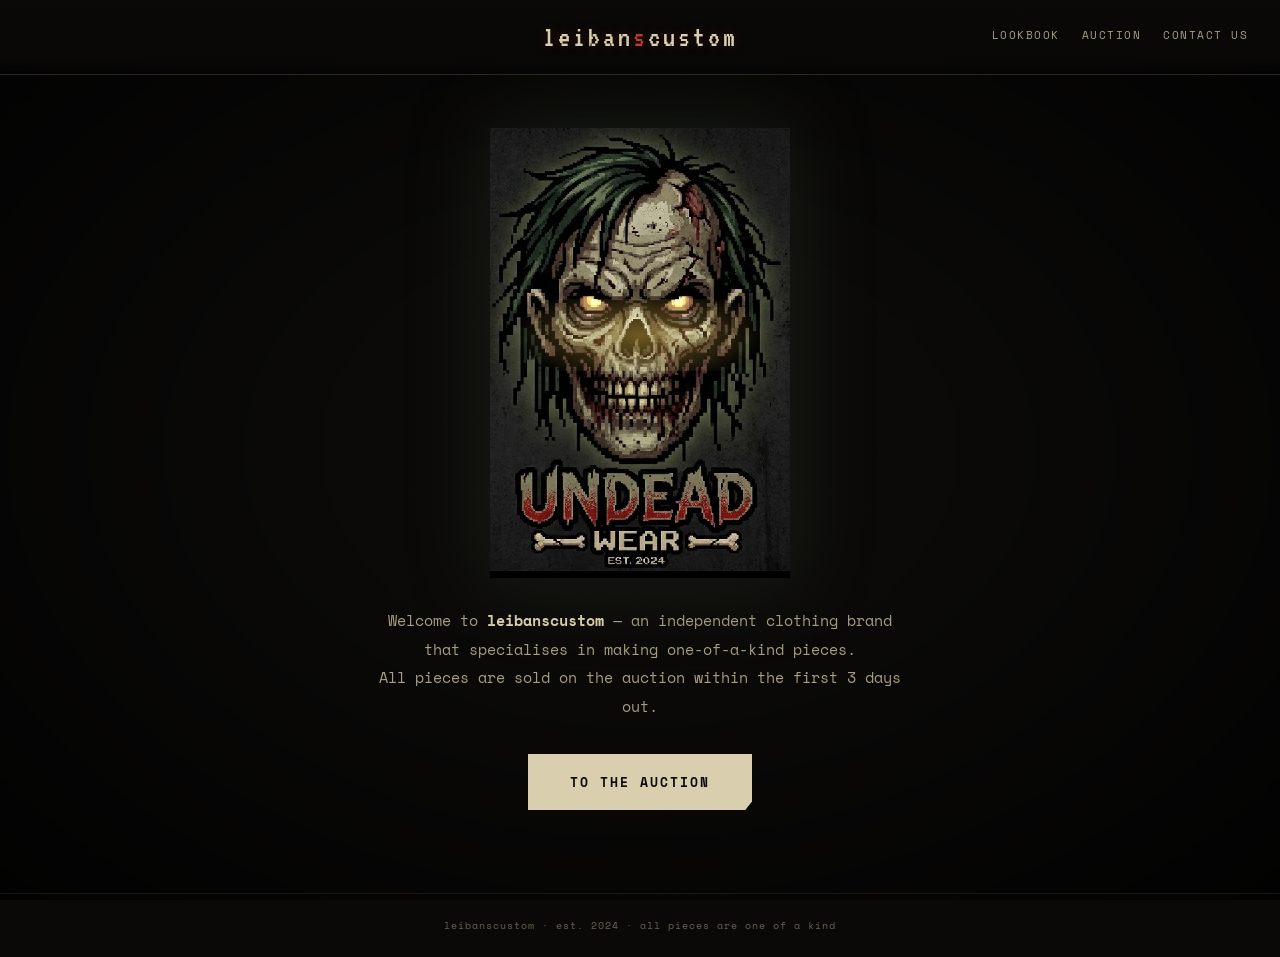
==== commit 39a2a09f: "changes" ====
--- a/index.html
+++ b/index.html
@@ -16,6 +16,7 @@
 <div class="bg-ghosts" id="ghosts"></div>
 <div class="vignette"></div>
 
+  <!-- ============ NAVBAR ============ -->
 <header class="nav">
   <div class="nav-left"></div>
   <div class="brand" onclick="navigate('home')">leiban<span>s</span>custom</div>
@@ -38,7 +39,7 @@
       </div>
       <div id="hero-fade-target">
         <p class="hero-text">
-          Welcome to <strong>"leibanscustom"</strong> — an independent clothing brand<br>
+          Welcome to <strong>leibanscustom</strong> — an independent clothing brand<br>
           that specialises in making one-of-a-kind pieces.<br>
           All pieces are sold on the auction within the first 3 days out.
         </p>
@@ -110,323 +111,6 @@
 
 <div class="toast" id="toast"></div>
 
-<script>
-/* ================= storage helpers ================= */
-async function storageGet(key, shared){
-  try{
-    const r = await window.storage.get(key, shared);
-    return r ? JSON.parse(r.value) : null;
-  }catch(e){ return null; }
-}
-async function storageSet(key, value, shared){
-  try{ await window.storage.set(key, JSON.stringify(value), shared); }catch(e){ console.error(e); }
-}
-
-/* ================= ghost words ================= */
-const ghostWords = ["jeans","jeans","denim","jeans","one of a kind","jeans"];
-function spawnGhosts(){
-  const c = document.getElementById('ghosts');
-  c.innerHTML = "";
-  for(let i=0;i<8;i++){
-    const s = document.createElement('span');
-    s.className = 'ghost-word';
-    s.textContent = ghostWords[i % ghostWords.length];
-    s.style.left = (Math.random()*80+5) + 'vw';
-    s.style.top = (Math.random()*85+5) + 'vh';
-    s.style.fontSize = (10 + Math.random()*14) + 'px';
-    s.style.animationDelay = (Math.random()*9) + 's';
-    s.style.animationDuration = (7 + Math.random()*6) + 's';
-    c.appendChild(s);
-  }
-}
-spawnGhosts();
-
-/* ================= toast ================= */
-let toastTimer;
-function toast(msg){
-  const t = document.getElementById('toast');
-  t.textContent = msg;
-  t.classList.add('show');
-  clearTimeout(toastTimer);
-  toastTimer = setTimeout(()=>t.classList.remove('show'), 3600);
-}
-
-/* ================= routing ================= */
-const pages = ['home','auction','lookbook','contact'];
-function currentPage(){
-  const h = location.hash.replace('#/','') || 'home';
-  return pages.includes(h) ? h : 'home';
-}
-function renderRoute(){
-  const p = currentPage();
-  pages.forEach(name=>{
-    const el = document.getElementById('page-'+name);
-    el.classList.toggle('visible', name===p);
-  });
-  document.querySelectorAll('.nav-links a').forEach(a=>{
-    a.classList.toggle('active', a.dataset.page===p);
-  });
-  if(p==='auction') renderLots();
-  if(p==='lookbook') renderLookbook();
-  window.scrollTo({top:0, behavior:'instant'});
-}
-function navigate(page){
-  location.hash = page==='home' ? '' : ('/'+page);
-}
-window.addEventListener('hashchange', renderRoute);
-
-/* zombie zoom transition -> auction, only meaningful from home */
-function goAuctionWithZoom(e){
-  e.preventDefault();
-  if(currentPage()==='home'){
-    const wrap = document.getElementById('zombie-wrap');
-    const fadeTarget = document.getElementById('hero-fade-target');
-    wrap.classList.add('zoom');
-    fadeTarget.classList.add('hero-fadeout');
-    setTimeout(()=>{ navigate('auction'); wrap.classList.remove('zoom'); fadeTarget.classList.remove('hero-fadeout'); }, 750);
-  } else {
-    navigate('auction');
-  }
-}
-document.getElementById('cta-auction').addEventListener('click', goAuctionWithZoom);
-document.getElementById('nav-auction').addEventListener('click', goAuctionWithZoom);
-
-/* ================= AUCTION DATA ================= */
-const DAY = 24*60*60*1000;
-const DEFAULT_ITEMS = [
-  { id:'jeans-01', title:'Jeans №01 — "Reclaimed"' },
-  { id:'jeans-02', title:'Jeans №02 — "Stitched Ghost"' },
-  { id:'jeans-03', title:'Jeans №03 — "Bone Dust"' },
-];
-
-async function getItem(id, title){
-  let item = await storageGet('auction:'+id, true);
-  if(!item){
-    item = { id, title, basePrice:15, currentBid:0, currentLeader:null, startTime:Date.now(), bids:[] };
-    await storageSet('auction:'+id, item, true);
-  }
-  return item;
-}
-
-function fmtCountdown(ms){
-  if(ms<=0) return {text:'Аукцион завершён', ended:true};
-  const s = Math.floor(ms/1000);
-  const d = Math.floor(s/86400);
-  const h = Math.floor((s%86400)/3600);
-  const m = Math.floor((s%3600)/60);
-  const sec = s%60;
-  const pad = n=>String(n).padStart(2,'0');
-  return {text:`${d}д ${pad(h)}:${pad(m)}:${pad(sec)}`, ended:false};
-}
-
-let lotsRendered = false;
-let countdownTimers = [];
-
-async function renderLots(){
-  const wrap = document.getElementById('lots');
-  wrap.innerHTML = '';
-  countdownTimers.forEach(t=>clearInterval(t));
-  countdownTimers = [];
-
-  for(const def of DEFAULT_ITEMS){
-    const item = await getItem(def.id, def.title);
-    const endTime = item.startTime + 3*DAY;
-    const nextBid = item.currentBid > 0 ? item.currentBid : item.basePrice;
-
-    const card = document.createElement('div');
-    card.className = 'lot-card';
-    card.innerHTML = `
-      <div class="lot-photo">
-        <div class="watermark">JEANS</div>
-        <div class="emoji">&#128110;</div>
-      </div>
-      <div class="lot-body">
-        <div class="lot-title">${item.title}</div>
-        <div class="lot-row">
-          <span class="label">${item.currentBid>0 ? 'Текущая ставка' : 'Стартовая цена'}</span>
-          <span class="lot-price">${item.currentBid>0 ? item.currentBid : item.basePrice}€</span>
-        </div>
-        <div class="lot-row">
-          <span class="label">Лидирует</span>
-          <span>${item.currentLeader ? item.currentLeader : '&mdash; пока никто'}</span>
-        </div>
-        <div class="lot-row">
-          <span class="label">До закрытия</span>
-          <span class="countdown" data-end="${endTime}">&hellip;</span>
-        </div>
-
-        <div class="leaderboard">
-          <div class="leaderboard-title">Лидерборд</div>
-          <div class="lb-list"></div>
-        </div>
-
-        <div class="bid-form">
-          <input type="text" class="bid-name" placeholder="Ваше имя / ник">
-          <input type="number" class="bid-amount" placeholder="Ставка, €" min="${nextBid+1}">
-          <button class="btn-bid">Bid</button>
-        </div>
-        <div class="confirm-box">
-          <div class="confirm-text"></div>
-          <div class="confirm-actions">
-            <button class="btn-tiny confirm">Подтвердить и оплатить депозит</button>
-            <button class="btn-tiny cancel">Отмена</button>
-          </div>
-        </div>
-        <div class="bid-msg"></div>
-      </div>
-    `;
-    wrap.appendChild(card);
-
-    // leaderboard
-    const lbList = card.querySelector('.lb-list');
-    renderLeaderboard(lbList, item.bids);
-
-    // countdown
-    const cdEl = card.querySelector('.countdown');
-    const tick = ()=>{
-      const {text, ended} = fmtCountdown(endTime - Date.now());
-      cdEl.textContent = text;
-      cdEl.classList.toggle('ended', ended);
-    };
-    tick();
-    countdownTimers.push(setInterval(tick, 1000));
-
-    // bidding
-    setupBidForm(card, item, def);
-  }
-}
-
-function renderLeaderboard(container, bids){
-  const sorted = [...bids].sort((a,b)=>b.amount-a.amount).slice(0,5);
-  if(sorted.length===0){
-    container.innerHTML = '<div class="lb-empty">Ставок пока нет — будьте первым</div>';
-    return;
-  }
-  container.innerHTML = sorted.map((b,i)=>`
-    <div class="lb-row ${i===0?'top':''}">
-      <span>${i+1}. ${escapeHtml(b.name)}</span>
-      <span>${b.amount}€</span>
-    </div>
-  `).join('');
-}
-
-function escapeHtml(s){
-  return String(s).replace(/[&<>"']/g, c=>({'&':'&amp;','<':'&lt;','>':'&gt;','"':'&quot;',"'":'&#39;'}[c]));
-}
-
-function setupBidForm(card, item, def){
-  const nameInput = card.querySelector('.bid-name');
-  const amountInput = card.querySelector('.bid-amount');
-  const btn = card.querySelector('.btn-bid');
-  const msg = card.querySelector('.bid-msg');
-  const confirmBox = card.querySelector('.confirm-box');
-  const confirmText = card.querySelector('.confirm-text');
-  const confirmBtn = card.querySelector('.confirm');
-  const cancelBtn = card.querySelector('.cancel');
-
-  let pending = null;
-
-  btn.addEventListener('click', ()=>{
-    msg.textContent = '';
-    msg.className = 'bid-msg';
-    const name = nameInput.value.trim();
-    const amount = parseFloat(amountInput.value);
-    const floor = item.currentBid > 0 ? item.currentBid : item.basePrice - 1;
-
-    if(!name){ msg.textContent = 'Введите имя или ник.'; msg.classList.add('err'); return; }
-    if(!amount || isNaN(amount)){ msg.textContent = 'Введите сумму ставки.'; msg.classList.add('err'); return; }
-    if(amount <= floor){ msg.textContent = `Ставка должна быть выше ${floor}€.`; msg.classList.add('err'); return; }
-
-    const deposit = Math.round(amount * 0.10 * 100) / 100;
-    pending = {name, amount, deposit};
-    confirmText.innerHTML = `Ставка <b>${amount}€</b>. К оплате депозит <b>10%</b>: <b>${deposit}€</b>.<br>Это прототип — реального списания не произойдёт.`;
-    confirmBox.classList.add('show');
-  });
-
-  cancelBtn.addEventListener('click', ()=>{
-    confirmBox.classList.remove('show');
-    pending = null;
-  });
-
-  confirmBtn.addEventListener('click', async ()=>{
-    if(!pending) return;
-    const prevLeader = item.currentLeader;
-    const prevBid = item.currentBid;
-
-    item.bids.push({name: pending.name, amount: pending.amount, time: Date.now()});
-    item.currentBid = pending.amount;
-    item.currentLeader = pending.name;
-    await storageSet('auction:'+def.id, item, true);
-
-    confirmBox.classList.remove('show');
-    msg.textContent = `Ставка ${pending.amount}€ принята — вы лидируете.`;
-    msg.className = 'bid-msg ok';
-    nameInput.value = ''; amountInput.value = '';
-
-    renderLeaderboard(card.querySelector('.lb-list'), item.bids);
-    card.querySelector('.lot-row .lot-price').textContent = item.currentBid + '€';
-    card.querySelectorAll('.lot-row span')[3] && (card.querySelectorAll('.lot-row')[1].querySelector('span:last-child').textContent = item.currentLeader);
-    amountInput.min = item.currentBid + 1;
-
-    if(prevLeader && prevLeader !== pending.name){
-      const prevDeposit = Math.round(prevBid * 0.10 * 100) / 100;
-      toast(`Ставка ${prevLeader} перебита — депозит ${prevDeposit}€ возвращён (прототип).`);
-    } else {
-      toast('Ставка принята.');
-    }
-    pending = null;
-  });
-}
-
-/* ================= LOOKBOOK ================= */
-async function renderLookbook(){
-  const el = document.getElementById('lookbook-content');
-  const history = await storageGet('lookbook-history', true) || [];
-  if(history.length === 0){
-    el.innerHTML = `
-      <div class="empty-state">
-        <span class="big">Архив пока пуст</span>
-        История прошлых аукционов появится здесь после первых продаж.<br>
-        Нажмите «+ Добавить запись» ниже, чтобы внести завершённый лот вручную.
-      </div>
-    `;
-    return;
-  }
-  const rows = [...history].sort((a,b)=>b.addedAt-a.addedAt).map(h=>`
-    <tr>
-      <td>${escapeHtml(h.name)}</td>
-      <td>${escapeHtml(h.price)}€</td>
-      <td>${escapeHtml(h.date)}</td>
-    </tr>
-  `).join('');
-  el.innerHTML = `
-    <table class="lb-table">
-      <thead><tr><th>Лот</th><th>Финальная цена</th><th>Дата продажи</th></tr></thead>
-      <tbody>${rows}</tbody>
-    </table>
-  `;
-}
-
-document.getElementById('admin-toggle').addEventListener('click', ()=>{
-  document.getElementById('admin-panel').classList.toggle('show');
-});
-document.getElementById('al-submit').addEventListener('click', async ()=>{
-  const name = document.getElementById('al-name').value.trim();
-  const price = document.getElementById('al-price').value.trim();
-  const date = document.getElementById('al-date').value.trim();
-  if(!name || !price || !date){ toast('Заполните все поля: название, цена, дата.'); return; }
-  const history = await storageGet('lookbook-history', true) || [];
-  history.push({name, price, date, addedAt: Date.now()});
-  await storageSet('lookbook-history', history, true);
-  document.getElementById('al-name').value = '';
-  document.getElementById('al-price').value = '';
-  document.getElementById('al-date').value = '';
-  toast('Запись добавлена в архив.');
-  renderLookbook();
-});
-
-/* ================= init ================= */
-renderRoute();
-</script>
+<script src="script.js"></script>
 </body>
 </html>
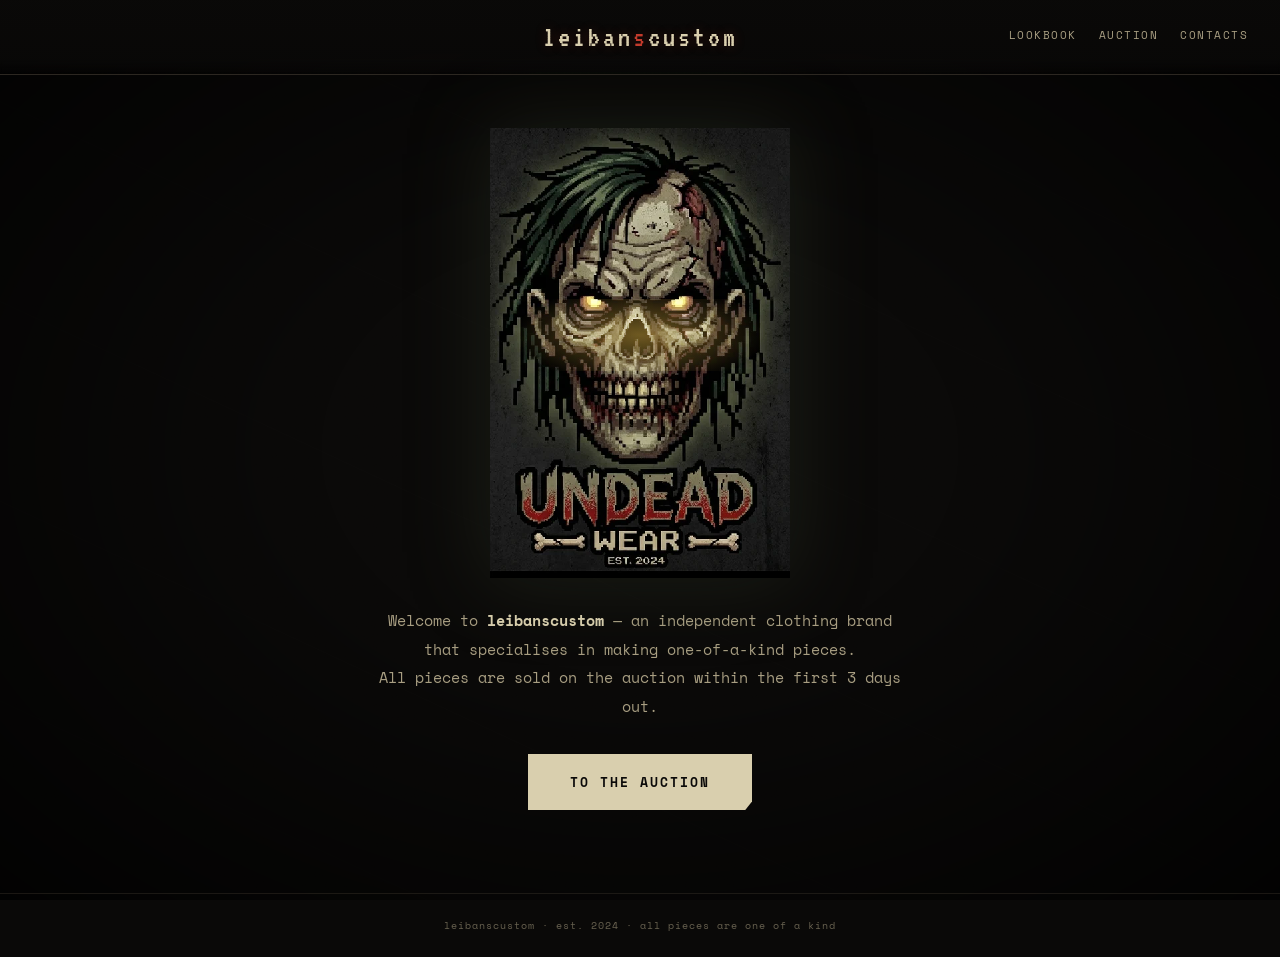
==== commit 0d04a2d6: "changes1" ====
--- a/index.html
+++ b/index.html
@@ -23,7 +23,7 @@
   <div class="nav-links">
     <a href="#/lookbook" data-page="lookbook">Lookbook</a>
     <a href="#/auction" data-page="auction" id="nav-auction">Auction</a>
-    <a href="#/contact" data-page="contact">Contact us</a>
+    <a href="#/contact" data-page="contact">Contacts</a>
   </div>
 </header>
 
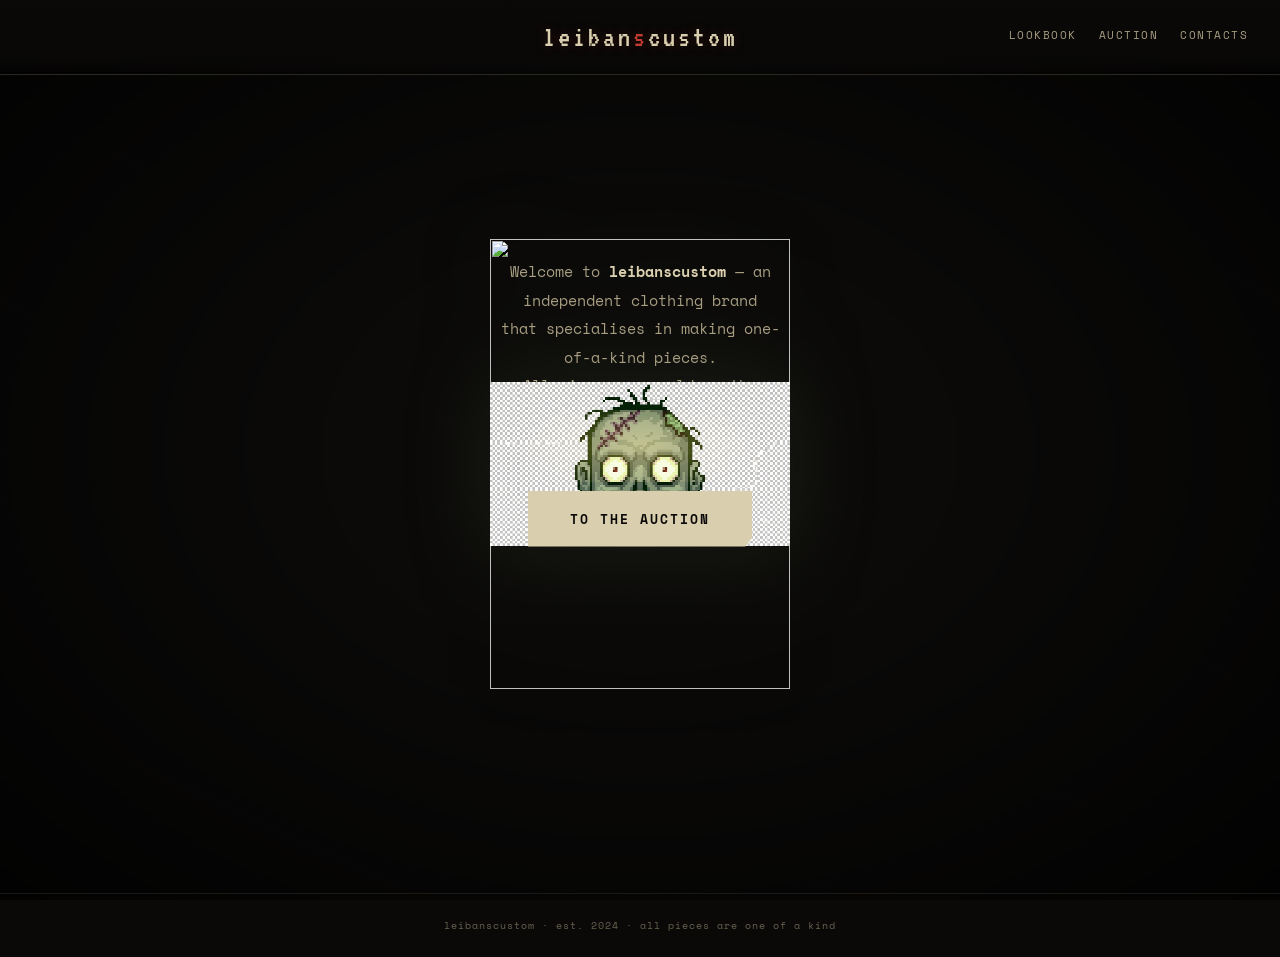
==== commit 22f95a2a: "zombiegif" ====
--- a/index.html
+++ b/index.html
@@ -33,10 +33,10 @@
   <section class="page" id="page-home">
     <div class="hero">
       <div id="zombie-wrap">
-        <img id="img-closed" src="[data-uri]" alt="">
-        <img id="img-open" src="[data-uri]" alt="">
-        <div class="eye-glow"></div>
-      </div>
+        <img id="zombiegif" src="zombie.gif" alt="">
+        <img id="img-closed" src="closed.png" alt="">
+        <img id="img-open" src="open.png" alt="">
+          <div class="eye-glow"></div>
       <div id="hero-fade-target">
         <p class="hero-text">
           Welcome to <strong>leibanscustom</strong> — an independent clothing brand<br>
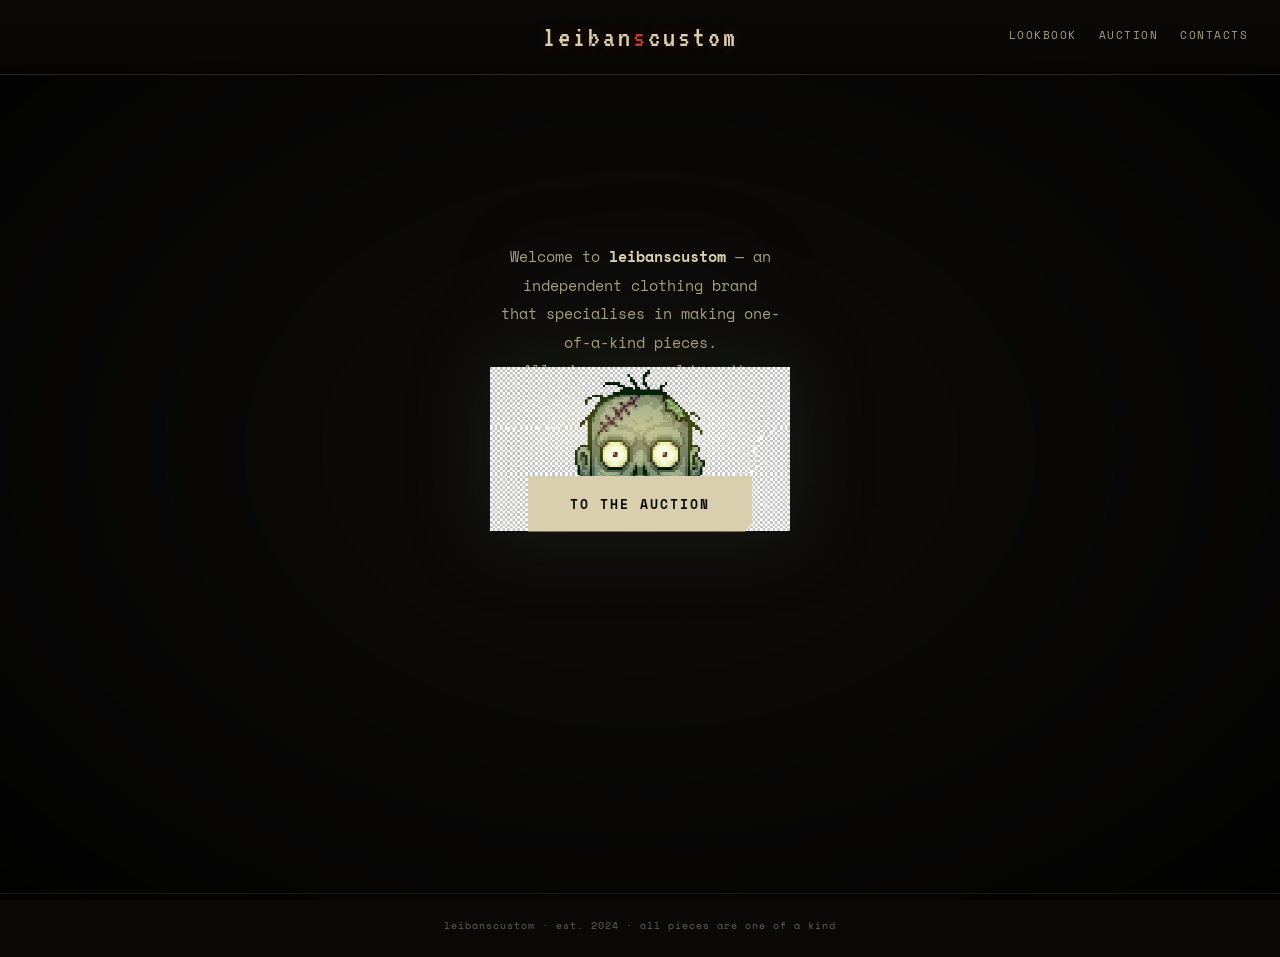
==== commit 92dc60f4: "zombie" ====
--- a/index.html
+++ b/index.html
@@ -33,7 +33,6 @@
   <section class="page" id="page-home">
     <div class="hero">
       <div id="zombie-wrap">
-        <img id="zombiegif" src="zombie.gif" alt="">
         <img id="img-closed" src="closed.png" alt="">
         <img id="img-open" src="open.png" alt="">
           <div class="eye-glow"></div>
--- a/styles.css
+++ b/styles.css
@@ -125,7 +125,7 @@
   #zombie-wrap{
     position:relative;
     width:300px; height:450px;
-    margin-bottom:10px;
+    margin-bottom:40px;
     transition:transform .8s cubic-bezier(.7,0,.9,1), opacity .8s ease;
     animation:breathe 6s ease-in-out infinite;
     filter:drop-shadow(0 0 40px rgba(74,92,58,0.25));
